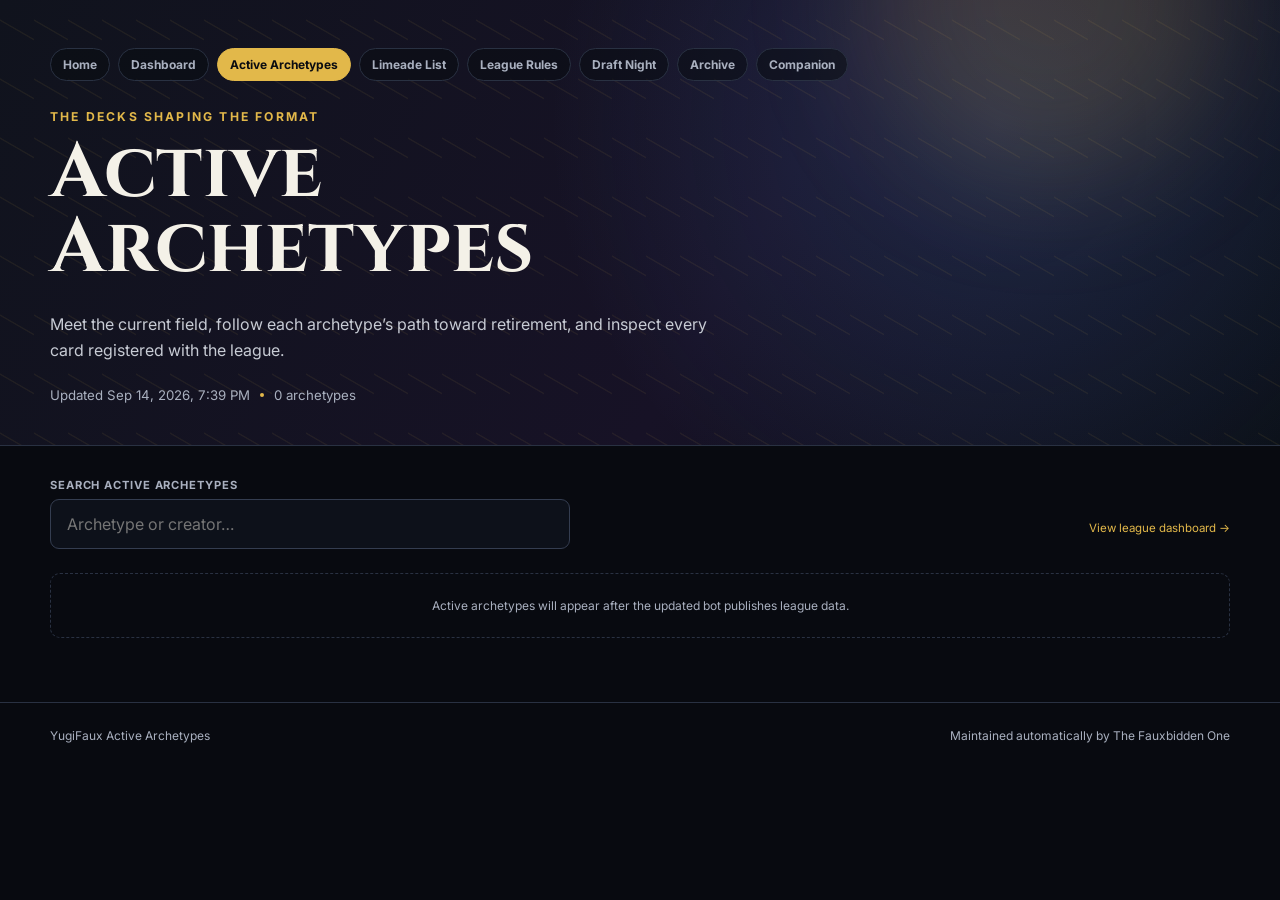
==== archetypes.html @ 818a5348 "Add league dashboard and active archetypes pages" ====
<!doctype html>
<html lang="en">
  <head>
    <meta charset="UTF-8" /><meta name="viewport" content="width=device-width, initial-scale=1" /><meta name="theme-color" content="#0d1018" />
    <link rel="apple-touch-icon" sizes="180x180" href="apple-touch-icon.png" /><link rel="icon" type="image/png" sizes="32x32" href="favicon-32x32.png" /><link rel="icon" type="image/png" sizes="16x16" href="favicon-16x16.png" /><link rel="shortcut icon" href="favicon.ico" /><link rel="manifest" href="site.webmanifest" />
    <meta name="description" content="Explore every active YugiFaux archetype, its creator, retirement progress, and complete registered card list." />
    <title>Active Archetypes · YugiFaux</title>
    <link rel="preconnect" href="https://fonts.googleapis.com" /><link rel="preconnect" href="https://fonts.gstatic.com" crossorigin /><link href="https://fonts.googleapis.com/css2?family=Cinzel:wght@600;700&family=Inter:wght@400;500;600;700&display=swap" rel="stylesheet" />
    <link rel="stylesheet" href="styles.css?v=2" /><link rel="stylesheet" href="draft-styles.css" /><link rel="stylesheet" href="archive.css?v=2" /><link rel="stylesheet" href="league.css?v=1" />
  </head>
  <body class="league-page active-page">
    <header class="hero league-hero"><div class="hero__glow"></div><div class="shell hero__content">
      <nav class="site-nav" aria-label="YugiFaux pages"><a href="index.html">Home</a><a href="dashboard.html">Dashboard</a><a href="archetypes.html" aria-current="page">Active Archetypes</a><a href="banlist.html">Limeade List</a><a href="rules.html">League Rules</a><a href="draft.html">Draft Night</a><a href="archive.html">Archive</a><a href="companion.html">Companion</a></nav>
      <p class="eyebrow">The decks shaping the format</p><h1>Active Archetypes</h1><p class="hero__intro">Meet the current field, follow each archetype’s path toward retirement, and inspect every card registered with the league.</p>
      <div class="hero__meta"><span id="active-updated">Loading active archetypes…</span><span class="hero__dot" aria-hidden="true"></span><span id="active-total">0 archetypes</span></div>
    </div></header>
    <main class="shell active-main">
      <div class="active-tools"><label class="archive-search"><span>Search active archetypes</span><input id="active-search" type="search" placeholder="Archetype or creator…" autocomplete="off" /></label><a href="dashboard.html">View league dashboard →</a></div>
      <div id="active-grid" class="active-grid"></div>
      <section class="error-state" id="active-error" hidden><h2>Active archetypes could not be loaded</h2><p>Refresh in a moment or let a league administrator know.</p></section>
    </main>
    <dialog id="active-dialog" class="archive-dialog"><button class="dialog-close" type="button" aria-label="Close archetype details">×</button><div id="active-dialog-content"></div></dialog>
    <footer><div class="shell footer__content"><span>YugiFaux Active Archetypes</span><span>Maintained automatically by The Fauxbidden One</span></div></footer>
    <script src="archetypes.js?v=1" defer></script>
  </body>
</html>
---- styles.css ----
:root {
  color-scheme: dark;
  --bg: #090b11;
  --surface: #111520;
  --surface-2: #171c29;
  --line: #293142;
  --text: #f4f1e8;
  --muted: #a9b0bf;
  --gold: #e2b84a;
  --gold-soft: #7c622a;
  --banned: #ef4e5f;
  --limeade: #f0a342;
  --semi-limeade: #d8e95b;
  --unlimeade: #46c987;
  --voting: #b58cff;
}

* { box-sizing: border-box; }

html { scroll-behavior: smooth; }

body {
  margin: 0;
  min-width: 320px;
  background:
    radial-gradient(circle at 80% 5%, rgba(87, 60, 142, .13), transparent 30rem),
    var(--bg);
  color: var(--text);
  font-family: Inter, system-ui, sans-serif;
}

button, input, select { font: inherit; }

.shell { width: min(1180px, calc(100% - 32px)); margin-inline: auto; }

.sr-only {
  position: absolute;
  width: 1px;
  height: 1px;
  padding: 0;
  margin: -1px;
  overflow: hidden;
  clip: rect(0, 0, 0, 0);
  white-space: nowrap;
  border: 0;
}

.hero {
  position: relative;
  overflow: hidden;
  border-bottom: 1px solid var(--line);
  background: linear-gradient(120deg, #11141e 0%, #151326 55%, #0c1119 100%);
}

.hero::before {
  content: "";
  position: absolute;
  inset: 0;
  opacity: .07;
  background-image: linear-gradient(30deg, transparent 48%, var(--gold) 49%, var(--gold) 50%, transparent 51%);
  background-size: 34px 59px;
}

.hero__glow {
  position: absolute;
  width: 360px;
  height: 360px;
  right: 4%;
  top: -180px;
  border-radius: 50%;
  background: rgba(226, 184, 74, .16);
  filter: blur(60px);
}

.hero__content { position: relative; padding: 48px 0 42px; }
.hero__title-row { display: flex; align-items: center; gap: 18px; }
.hero__logo {
  display: block;
  width: 68px;
  height: 68px;
  flex: 0 0 68px;
  object-fit: contain;
  background: url("[data-uri]") center / contain no-repeat;
  filter: drop-shadow(0 8px 18px rgba(0, 0, 0, .45));
  background: none;
}

.eyebrow {
  margin: 0 0 12px;
  color: var(--gold);
  font-size: .76rem;
  font-weight: 700;
  letter-spacing: .18em;
  text-transform: uppercase;
}

h1, h2, h3 { font-family: Cinzel, Georgia, serif; }

h1 { margin: 0; max-width: 760px; font-size: clamp(2.35rem, 7vw, 4.8rem); line-height: .98; }

.hero__intro { max-width: 680px; margin: 24px 0 0; color: #c7cbd4; line-height: 1.65; }

.hero__meta { display: flex; align-items: center; gap: 10px; margin-top: 24px; color: var(--muted); font-size: .83rem; }
.hero__dot { width: 4px; height: 4px; border-radius: 50%; background: var(--gold); }

.summary {
  display: grid;
  grid-template-columns: repeat(4, 1fr);
  gap: 12px;
  margin: -24px 0 26px;
  position: relative;
}

.summary-card {
  appearance: none;
  text-align: left;
  color: inherit;
  border: 1px solid var(--line);
  border-top: 3px solid var(--status-color);
  border-radius: 12px;
  padding: 17px 18px;
  background: rgba(17, 21, 32, .96);
  box-shadow: 0 12px 32px rgba(0, 0, 0, .22);
  cursor: pointer;
  transition: transform .18s ease, border-color .18s ease;
}

.summary-card:hover { transform: translateY(-2px); border-color: var(--status-color); }
.summary-card__label { display: block; color: var(--muted); font-size: .78rem; font-weight: 600; }
.summary-card__count { display: block; margin-top: 4px; font-family: Cinzel, serif; font-size: 1.85rem; }
.summary-card__copies { display: block; margin-top: 2px; color: var(--status-color); font-size: .73rem; }

.toolbar {
  display: grid;
  grid-template-columns: minmax(280px, 1fr) auto;
  gap: 16px;
  align-items: end;
  padding: 18px;
  border: 1px solid var(--line);
  border-radius: 14px;
  background: var(--surface);
}

.search-group { display: grid; grid-template-columns: repeat(2, minmax(0, 1fr)); gap: 10px; }
.search { position: relative; display: grid; gap: 6px; }
.search > span { color: var(--muted); font-size: .68rem; font-weight: 600; text-transform: uppercase; letter-spacing: .08em; }
.search svg { position: absolute; left: 15px; bottom: 14px; width: 20px; fill: none; stroke: var(--muted); stroke-width: 2; }
.search input { width: 100%; height: 48px; padding: 0 16px 0 45px; }

input, select {
  color: var(--text);
  border: 1px solid #343d50;
  border-radius: 9px;
  background: #0d111a;
  outline: none;
}

input:focus, select:focus { border-color: var(--gold); box-shadow: 0 0 0 3px rgba(226, 184, 74, .12); }

.filter-row { display: grid; grid-template-columns: repeat(4, minmax(132px, 1fr)); gap: 10px; }
.filter-row label { display: grid; gap: 6px; }
.filter-row label > span { color: var(--muted); font-size: .68rem; font-weight: 600; text-transform: uppercase; letter-spacing: .08em; }
.filter-row select { height: 40px; min-width: 145px; padding: 0 32px 0 11px; }

.results-heading { display: flex; justify-content: space-between; align-items: flex-end; gap: 18px; margin: 28px 2px 14px; }
.results-heading p { margin: 0; color: var(--muted); font-size: .86rem; }
.text-button { color: var(--gold); border: 0; background: none; cursor: pointer; }
.text-button:hover { text-decoration: underline; }
.view-tabs { display: flex; flex-wrap: wrap; gap: 7px; margin-top: 11px; }
.view-tabs button { padding: 7px 10px; color: var(--muted); border: 1px solid var(--line); border-radius: 999px; background: var(--surface); cursor: pointer; font-size: .72rem; }
.view-tabs button:hover { color: var(--text); border-color: var(--gold-soft); }
.view-tabs button[aria-pressed="true"] { color: #0a0c11; border-color: var(--gold); background: var(--gold); font-weight: 700; }

.card-grid {
  display: grid;
  grid-template-columns: repeat(3, minmax(0, 1fr));
  grid-auto-rows: 1fr;
  gap: 15px;
}

.ban-card {
  position: relative;
  display: grid;
  grid-template-columns: 42% minmax(0, 1fr);
  min-height: 230px;
  height: 100%;
  overflow: hidden;
  border: 1px solid var(--line);
  border-left: 7px solid var(--frame-color, var(--gold));
  border-radius: 12px;
  background: linear-gradient(105deg, color-mix(in srgb, var(--frame-color, var(--gold)) 9%, var(--surface)) 0%, var(--surface) 42%);
  cursor: pointer;
  transition: background .18s ease, transform .18s ease, border-color .18s ease;
}

.ban-card[data-pendulum="true"] {
  border-color: var(--line);
  border-left-color: transparent;
  background: linear-gradient(105deg, color-mix(in srgb, var(--frame-color, var(--gold)) 9%, var(--surface)) 0%, var(--surface) 42%);
}

.ban-card[data-pendulum="true"]::before {
  content: "";
  position: absolute;
  z-index: 3;
  inset: 0;
  padding: 1px;
  border-radius: inherit;
  background: linear-gradient(to bottom, var(--frame-color, var(--gold)) 0 50%, #36a58e 50% 100%);
  opacity: 0;
  pointer-events: none;
  transition: opacity .18s ease;
  -webkit-mask: linear-gradient(#000 0 0) content-box, linear-gradient(#000 0 0);
  -webkit-mask-composite: xor;
  mask-composite: exclude;
}

.ban-card[data-pendulum="true"]::after {
  content: "";
  position: absolute;
  z-index: 3;
  inset: 0 auto 0 0;
  width: 7px;
  border-radius: 11px 0 0 11px;
  background: linear-gradient(to bottom, var(--frame-color, var(--gold)) 0 50%, #36a58e 50% 100%);
  pointer-events: none;
}

.ban-card[data-pendulum="true"]:hover::before { opacity: 1; }
.ban-card[data-pendulum="true"]:hover { border-color: transparent; }

.ban-card:hover { transform: translateY(-2px); border-color: var(--frame-color); box-shadow: 0 10px 30px color-mix(in srgb, var(--frame-color) 13%, transparent); }
.ban-card__media {
  position: relative;
  width: 100%;
  height: 100%;
  min-height: 230px;
  overflow: hidden;
  border-right: 1px solid var(--line);
  background: #080a0e;
}
.ban-card__media::after {
  content: "";
  position: absolute;
  z-index: 1;
  inset: 0;
  background: linear-gradient(90deg, rgba(8, 10, 14, .06), rgba(8, 10, 14, .22));
  pointer-events: none;
}
.ban-card__media-backdrop {
  position: absolute;
  inset: -18px;
  width: calc(100% + 36px);
  height: calc(100% + 36px);
  object-fit: cover;
  filter: blur(15px) saturate(.8) brightness(.48);
  transform: scale(1.08);
}
.ban-card__art {
  position: absolute;
  z-index: 2;
  inset: 12px;
  display: block;
  width: calc(100% - 24px);
  height: calc(100% - 24px);
  object-fit: contain;
  background: transparent;
  filter: drop-shadow(0 9px 12px rgba(0, 0, 0, .62));
}
.ban-card__placeholder { display: grid; place-items: center; width: 100%; height: 100%; min-height: 156px; color: var(--gold-soft); background: #0b0e15; font-family: Cinzel, serif; font-size: 2rem; }
.ban-card__body { position: relative; min-width: 0; padding: 18px 42px 18px 18px; }
.favorite-button, .dialog-favorite-button { display: grid; place-items: center; color: var(--gold); border: 1px solid var(--line); border-radius: 50%; background: rgba(9, 11, 17, .78); cursor: pointer; line-height: 1; }
.favorite-button { position: absolute; top: 10px; right: 10px; width: 27px; height: 27px; font-size: 1.1rem; }
.favorite-button:hover, .dialog-favorite-button:hover { border-color: var(--gold); background: rgba(226, 184, 74, .12); }
.recent-badge { display: inline-block; margin-top: 6px; padding: 3px 6px; color: #d8c7ff; border: 1px solid rgba(181, 140, 255, .35); border-radius: 999px; background: rgba(181, 140, 255, .1); font-size: .58rem; font-weight: 700; letter-spacing: .04em; text-transform: uppercase; }
.ban-card__status { display: block; color: var(--status-color); font-size: .68rem; font-weight: 800; letter-spacing: .07em; text-transform: uppercase; }
.ban-card__frame { display: inline-flex; align-items: center; gap: 6px; margin-top: 7px; color: #d7d9df; font-size: .65rem; font-weight: 600; }
.ban-card__frame i { width: 8px; height: 8px; flex: 0 0 auto; border-radius: 50%; background: var(--frame-color); box-shadow: 0 0 8px color-mix(in srgb, var(--frame-color) 60%, transparent); }
.ban-card h2 { margin: 7px 0 8px; font-size: 1rem; line-height: 1.25; }
.ban-card__type, .ban-card__meta { margin: 0; color: var(--muted); font-size: .74rem; line-height: 1.4; }
.ban-card__stats { margin: 7px 0 0; color: #e4dfd2; font-size: .72rem; line-height: 1.4; }
.ban-card__meta { margin-top: 9px; color: #d0d3db; }

.empty-state, .error-state { padding: 80px 20px; text-align: center; color: var(--muted); }
.empty-state h2, .error-state h2 { margin: 0 0 8px; color: var(--text); }

.card-dialog {
  width: min(780px, calc(100% - 24px));
  max-height: calc(100vh - 40px);
  padding: 0;
  overflow: auto;
  color: var(--text);
  border: 1px solid var(--line);
  border-radius: 16px;
  background: var(--surface);
  box-shadow: 0 30px 90px rgba(0, 0, 0, .7);
}
.card-dialog::backdrop { background: rgba(3, 5, 9, .8); backdrop-filter: blur(5px); }
.dialog-close { position: sticky; float: right; top: 12px; z-index: 2; width: 38px; height: 38px; margin: 12px 12px -50px 0; color: var(--text); border: 1px solid var(--line); border-radius: 50%; background: rgba(9, 11, 17, .9); font-size: 1.5rem; cursor: pointer; }
.dialog-card { display: grid; grid-template-columns: 240px 1fr; gap: 26px; padding: 28px; }
.dialog-card > div:last-child { position: relative; }
.dialog-favorite-button { position: absolute; top: 0; right: 44px; width: 34px; height: 34px; font-size: 1.35rem; }
.dialog-card__art { width: 100%; max-height: 350px; object-fit: contain; border-radius: 8px; background: #080a0e; }
.dialog-card h2 { margin: 6px 44px 6px 0; font-size: 1.65rem; }
.dialog-card__status { color: var(--status-color); font-size: .75rem; font-weight: 800; text-transform: uppercase; letter-spacing: .08em; }
.dialog-card__line { margin: 5px 0; color: var(--muted); font-size: .84rem; }
.detail-grid { display: grid; grid-template-columns: repeat(2, minmax(0, 1fr)); gap: 1px; margin: 18px 0 0; overflow: hidden; border: 1px solid var(--line); border-radius: 10px; background: var(--line); }
.detail-item { min-width: 0; padding: 10px 12px; background: #0d111a; }
.detail-item dt { color: var(--muted); font-size: .62rem; font-weight: 700; letter-spacing: .07em; text-transform: uppercase; }
.detail-item dd { margin: 4px 0 0; color: var(--text); font-size: .82rem; line-height: 1.35; overflow-wrap: anywhere; }
.card-text-section { margin-top: 22px; padding-top: 18px; border-top: 1px solid var(--line); }
.card-text-section h3 { margin: 0 0 8px; color: var(--gold); font-family: Inter, sans-serif; font-size: .72rem; letter-spacing: .08em; text-transform: uppercase; }
.dialog-card__text { color: #d9dce3; font-size: .91rem; line-height: 1.65; white-space: pre-line; }
.dialog-card__links { display: flex; flex-wrap: wrap; gap: 9px; margin-top: 20px; }
.dialog-card__links a { color: var(--text); padding: 9px 12px; border: 1px solid var(--gold-soft); border-radius: 8px; text-decoration: none; font-size: .78rem; }
.dialog-card__links a:hover { border-color: var(--gold); color: var(--gold); }

footer { margin-top: 64px; border-top: 1px solid var(--line); color: var(--muted); }
.footer__content { display: flex; justify-content: space-between; gap: 20px; padding-block: 25px; font-size: .75rem; }

[data-status="banned"] { --status-color: var(--banned); }
[data-status="limeade"] { --status-color: var(--limeade); }
[data-status="semi-limeade"] { --status-color: var(--semi-limeade); }
[data-status="unlimeade"] { --status-color: var(--unlimeade); }
[data-status="voting"] { --status-color: var(--voting); }

[data-frame="normal"] { --frame-color: #d7b36d; }
[data-frame="effect"] { --frame-color: #c87945; }
[data-frame="ritual"] { --frame-color: #5d94c7; }
[data-frame="fusion"] { --frame-color: #916bb5; }
[data-frame="synchro"] { --frame-color: #d8dde5; }
[data-frame="xyz"] { --frame-color: #687080; }
[data-frame="link"] { --frame-color: #3978c8; }
[data-frame="spell"] { --frame-color: #36a58e; }
[data-frame="trap"] { --frame-color: #b95791; }

@media (max-width: 950px) {
  .toolbar { grid-template-columns: 1fr; }
  .filter-row { grid-template-columns: repeat(3, 1fr); }
  .filter-row select { width: 100%; min-width: 0; }
  .card-grid { grid-template-columns: repeat(2, minmax(0, 1fr)); }
}

@media (max-width: 650px) {
  .shell { width: min(100% - 22px, 1180px); }
  .hero__content { padding: 38px 0 40px; }
  .hero__title-row { gap: 11px; }
  .hero__logo { width: 46px; height: 46px; flex-basis: 46px; }
  .summary { grid-template-columns: repeat(2, 1fr); }
  .search-group { grid-template-columns: 1fr; }
  .filter-row { grid-template-columns: 1fr; }
  .card-grid { grid-template-columns: 1fr; }
  .ban-card { grid-template-columns: 38% minmax(0, 1fr); min-height: 210px; }
  .ban-card__media { min-height: 210px; }
  .ban-card__art { inset: 9px; width: calc(100% - 18px); height: calc(100% - 18px); }
  .dialog-card { grid-template-columns: 1fr; padding: 22px; }
  .dialog-card__art { width: min(230px, 70%); margin: 0 auto; }
  .detail-grid { grid-template-columns: 1fr; }
  .footer__content { flex-direction: column; }
}
---- draft-styles.css ----
.site-nav { display:flex; flex-wrap:wrap; gap:8px; margin-bottom:28px; }
.site-nav a { padding:8px 12px; color:var(--muted); border:1px solid var(--line); border-radius:999px; background:rgba(9,11,17,.55); text-decoration:none; font-size:.75rem; font-weight:700; }
.site-nav a:hover { color:var(--text); border-color:var(--gold-soft); }
.site-nav a[aria-current="page"] { color:#0a0c11; border-color:var(--gold); background:var(--gold); }
.draft-main { padding-top:30px; }
.draft-mode-picker { display:flex; justify-content:space-between; align-items:center; gap:24px; margin-bottom:16px; padding:20px 24px; border:1px solid var(--line); border-radius:16px; background:rgba(11,14,22,.78); }
.draft-mode-picker h2 { margin:3px 0 0; font-size:1.15rem; }
.draft-mode-tabs { display:grid; grid-template-columns:repeat(2,minmax(190px,1fr)); gap:10px; }
.draft-mode-tabs button { display:flex; flex-direction:column; gap:3px; padding:11px 15px; color:var(--muted); border:1px solid var(--line); border-radius:11px; background:#0d111a; text-align:left; cursor:pointer; }
.draft-mode-tabs button:hover { color:var(--text); border-color:var(--gold-soft); }
.draft-mode-tabs button[aria-pressed="true"] { color:#11131a; border-color:var(--gold); background:linear-gradient(135deg,#f1ca57,#d99e2f); box-shadow:0 8px 24px rgba(226,184,74,.16); }
.draft-mode-tabs strong { font-size:.78rem; }.draft-mode-tabs span { font-size:.65rem; opacity:.82; }
.draft-controls { display:flex; justify-content:space-between; align-items:center; gap:28px; padding:24px; border:1px solid var(--line); border-radius:16px; background:linear-gradient(120deg,rgba(31,25,50,.94),rgba(17,21,32,.96)); }
.draft-controls h2,.draft-section-heading h2 { margin:3px 0 7px; }
.draft-controls p:not(.draft-kicker) { max-width:650px; margin:0; color:var(--muted); line-height:1.55; }
.draft-kicker { margin:0; color:var(--gold); font-size:.67rem; font-weight:800; letter-spacing:.12em; text-transform:uppercase; }
.draft-actions { display:flex; align-items:center; gap:10px; flex:0 0 auto; }
.pack-button,.confirm-picks,.export-draft,.draft-reset { padding:11px 17px; border-radius:9px; cursor:pointer; font-weight:800; }
.pack-button,.confirm-picks { color:#121018; border:1px solid var(--gold); background:var(--gold); box-shadow:0 7px 24px rgba(226,184,74,.18); }
.pack-button:hover,.confirm-picks:hover { filter:brightness(1.08); transform:translateY(-1px); }
.pack-button:disabled,.confirm-picks:disabled { cursor:not-allowed; opacity:.5; transform:none; }
.export-draft { color:#dfffee; border:1px solid #43d89b; background:rgba(35,133,96,.22); }
.export-draft:hover:not(:disabled) { color:#0d1511; background:#43d89b; transform:translateY(-1px); }
.export-draft:disabled { cursor:not-allowed; opacity:.38; }
.draft-reset { color:var(--muted); border:1px solid var(--line); background:#0d111a; }
.draft-reset:hover { color:var(--text); border-color:var(--gold-soft); }
.deck-progress { display:grid; grid-template-columns:repeat(3,minmax(0,1fr)); gap:10px; margin-top:12px; }
.deck-progress>div { padding:12px 14px; border:1px solid var(--line); border-radius:11px; background:rgba(14,18,28,.88); }
.deck-progress span { display:flex; justify-content:space-between; gap:12px; color:var(--muted); font-size:.71rem; }
.deck-progress strong { color:var(--text); }.deck-progress b { color:var(--gold); }
.deck-progress i { display:block; height:5px; margin-top:9px; overflow:hidden; border-radius:999px; background:#272d3b; }
.deck-progress u { display:block; width:0; height:100%; border-radius:inherit; background:linear-gradient(90deg,#9a43ff,var(--gold)); transition:width .3s ease; }
.deck-progress .is-complete { border-color:#43d89b; }.deck-progress .is-complete b { color:#43d89b; }.deck-progress .is-complete u { background:#43d89b; }
.draft-message { min-height:22px; margin:18px 2px 10px; color:var(--gold); font-size:.82rem; }
.pack-stage { display:grid; grid-template-columns:repeat(5,minmax(0,1fr)); gap:12px; min-height:330px; perspective:1200px; }
.pack-empty { grid-column:1/-1; display:grid; place-items:center; align-content:center; min-height:330px; border:1px dashed #39445b; border-radius:16px; background:rgba(17,21,32,.56); text-align:center; }
.pack-empty img { width:112px; height:192px; margin-bottom:14px; object-fit:contain; filter:drop-shadow(0 14px 18px rgba(0,0,0,.55)); }
.pack-empty h2 { margin:0; font-size:1.2rem; }.pack-empty p { margin:7px 0 0; color:var(--muted); }
.pack-rip { position:relative; grid-column:1/-1; width:220px; height:378px; margin:auto; filter:drop-shadow(0 22px 24px rgba(0,0,0,.58)); animation:pack-arrive .38s ease-out both,pack-shake .12s linear .38s 4; }
.pack-rip img { display:block; width:220px; height:378px; object-fit:contain; }
.pack-rip__whole { position:absolute; inset:0; opacity:1; animation:pack-whole-hide .01s linear .72s forwards; }
.pack-rip__half { position:absolute; inset:0; overflow:hidden; opacity:0; animation:pack-halves-show .01s linear .72s forwards; }
.pack-rip__half img { position:absolute; inset:0; }
.pack-rip__half--top { clip-path:polygon(0 0,100% 0,100% 18%,55% 16%,0 20%); animation:pack-halves-show .01s linear .72s forwards,pack-top-tear .42s cubic-bezier(.3,.7,.35,1) .74s forwards; }
.pack-rip__half--bottom { clip-path:polygon(0 20%,55% 16%,100% 18%,100% 100%,0 100%); animation:pack-halves-show .01s linear .72s forwards,pack-bottom-open .42s cubic-bezier(.3,.7,.35,1) .74s forwards; }
.pack-rip__tear { position:absolute; z-index:3; left:4%; right:4%; top:17%; height:5px; opacity:0; background:linear-gradient(90deg,transparent,#fff4bd 20%,#fff 50%,#fff4bd 80%,transparent); box-shadow:0 0 18px #e8b94f; transform:scaleX(.05) rotate(-1deg); animation:tear-flash .28s ease-out .56s forwards; }
.pack-rip__glow { position:absolute; z-index:-1; inset:20%; opacity:0; border-radius:50%; background:#9a43ff; filter:blur(34px); animation:pack-glow .55s ease-out .56s forwards; }
@keyframes pack-arrive { from { opacity:0; transform:translateY(35px) scale(.78); } to { opacity:1; transform:translateY(0) scale(1); } }
@keyframes pack-shake { 0%,100% { transform:rotate(0); } 25% { transform:rotate(-2.2deg) translateX(-3px); } 75% { transform:rotate(2.2deg) translateX(3px); } }
@keyframes pack-whole-hide { to { opacity:0; } }
@keyframes pack-halves-show { to { opacity:1; } }
@keyframes pack-top-tear { to { transform:translate(-42px,-90px) rotate(-17deg); opacity:0; } }
@keyframes pack-bottom-open { to { transform:translateY(45px) scale(.92); opacity:0; } }
@keyframes tear-flash { 0% { opacity:0; transform:scaleX(.05) rotate(-1deg); } 45% { opacity:1; } 100% { opacity:0; transform:scaleX(1) rotate(-1deg); } }
@keyframes pack-glow { 30% { opacity:.82; transform:scale(1.35); } 100% { opacity:0; transform:scale(2); } }
.draft-card-slot { position:relative; min-width:0; min-height:330px; }
.draft-card { position:relative; width:100%; min-width:0; min-height:330px; padding:0; color:inherit; border:0; border-radius:13px; background:transparent; cursor:pointer; transform-style:preserve-3d; transform:rotateY(180deg) translateY(8px); opacity:0; transition:transform .6s cubic-bezier(.2,.7,.2,1) var(--reveal-delay),opacity .25s ease var(--reveal-delay); }
.pack-stage.is-open .draft-card { transform:rotateY(0) translateY(0); opacity:1; }
.draft-card__front,.draft-card__back { position:absolute; inset:0; display:flex; overflow:hidden; border-radius:13px; backface-visibility:hidden; }
.draft-card__front { flex-direction:column; text-align:left; border:1px solid var(--line); border-top:5px solid var(--frame-color,var(--gold)); background:var(--surface); box-shadow:0 15px 35px rgba(0,0,0,.25); }
.draft-card:hover .draft-card__front { border-color:var(--frame-color,var(--gold)); transform:translateY(-3px); }
.draft-card__back { align-items:center; justify-content:center; flex-direction:column; color:var(--gold); border:2px solid var(--gold-soft); background:radial-gradient(circle,#4b2967 0,#20142f 43%,#0b0d14 100%); transform:rotateY(180deg); }
.draft-card__back span { font-family:Cinzel,serif; font-size:2.4rem; }.draft-card__back small { margin-top:7px; letter-spacing:.13em; text-transform:uppercase; }
.draft-card__image { display:grid; place-items:center; height:225px; background:#080a0e; overflow:hidden; }
.draft-card__art { display:block; width:100%; height:100%; object-fit:contain; }
.draft-card-placeholder { display:grid; place-items:center; width:100%; height:100%; min-height:120px; color:var(--gold); background:#0b0e15; font-family:Cinzel,serif; font-size:2rem; }
.draft-card__copy { display:flex; flex-direction:column; gap:5px; padding:13px; }
.draft-card__copy strong { font-family:Cinzel,serif; font-size:.86rem; line-height:1.25; }.draft-card__copy small { color:var(--muted); font-size:.67rem; }
.draft-card-details { position:absolute; z-index:5; right:9px; bottom:9px; padding:5px 8px; color:var(--muted); border:1px solid var(--line); border-radius:7px; background:rgba(8,10,15,.9); font-size:.61rem; font-weight:800; cursor:pointer; opacity:0; pointer-events:none; transition:opacity .2s ease calc(var(--reveal-delay) + .48s),border-color .15s,color .15s; }
.pack-stage.is-open .draft-card-details { opacity:1; pointer-events:auto; }
.draft-card-details:hover { color:var(--gold); border-color:var(--gold); }
.draft-card__selected-mark { position:absolute; z-index:4; top:10px; left:9px; padding:5px 8px; color:#10131a; border-radius:999px; background:var(--gold); box-shadow:0 4px 18px rgba(0,0,0,.35); font-size:.65rem; font-weight:900; opacity:0; transform:translateY(-5px); transition:opacity .18s,transform .18s; }
.draft-card-slot.is-selected .draft-card__selected-mark { opacity:1; transform:translateY(0); }
.draft-card-slot.is-selected .draft-card__front { border-color:var(--gold); box-shadow:0 0 0 3px rgba(235,193,71,.45),0 18px 38px rgba(0,0,0,.38),0 0 28px rgba(155,70,255,.3); }
.pack-stage.is-choosing .draft-card-slot:not(.is-selected) .draft-card:hover .draft-card__front { box-shadow:0 0 0 2px rgba(235,193,71,.22),0 15px 35px rgba(0,0,0,.25); }
.pack-stage.is-confirmed { grid-template-columns:repeat(2,minmax(0,260px)); justify-content:center; }
.draft-collection { margin-top:42px; }.draft-section-heading { display:flex; justify-content:space-between; align-items:end; padding-bottom:12px; border-bottom:1px solid var(--line); }
.draft-section-heading #pull-total { color:var(--muted); font-size:.8rem; }
.draft-drag-help { margin:12px 0 0; color:var(--muted); font-size:.72rem; line-height:1.55; }
.draft-picks { display:grid; gap:10px; margin-top:14px; }
.draft-picks-empty { grid-column:1/-1; padding:28px; color:var(--muted); border:1px dashed var(--line); border-radius:12px; text-align:center; }
.draft-zone { display:grid; grid-template-columns:46px minmax(0,1fr); overflow:hidden; border:1px solid var(--line); border-radius:8px; background:rgba(13,17,26,.72); transition:border-color .16s,box-shadow .16s,background .16s; }
.draft-zone.is-drop-target { border-color:var(--gold); background:rgba(235,193,71,.055); box-shadow:0 0 0 2px rgba(235,193,71,.14); }
.draft-zone__heading { display:flex; align-items:center; justify-content:space-between; flex-direction:column; gap:6px; padding:7px 4px; color:#fff; border-right:1px solid rgba(255,255,255,.15); background:linear-gradient(180deg,#4e1f78,#231332); }
.draft-zone--side .draft-zone__heading { background:linear-gradient(180deg,#067d9e,#073b57); }
.draft-zone--extra .draft-zone__heading { background:linear-gradient(180deg,#a44013,#55200e); }
.draft-zone__heading h3 { margin:0; writing-mode:vertical-rl; transform:rotate(180deg); font-family:Cinzel,serif; font-size:.69rem; letter-spacing:.07em; text-transform:uppercase; }
.draft-zone__heading span { color:#fff; font-family:Cinzel,serif; font-size:.92rem; font-weight:900; line-height:1; }.draft-zone__heading small { display:block; margin-top:1px; font-family:Inter,sans-serif; font-size:.48rem; opacity:.7; }
.draft-zone__cards,.draft-zone--side .draft-zone__cards,.draft-zone--extra .draft-zone__cards { display:grid; grid-template-columns:repeat(15,minmax(46px,1fr)); align-content:start; gap:2px; min-width:720px; padding:4px; overflow-x:auto; background-color:#151320; background-image:linear-gradient(rgba(167,74,224,.16) 1px,transparent 1px),linear-gradient(90deg,rgba(167,74,224,.16) 1px,transparent 1px); }
.draft-slot { display:block; aspect-ratio:421/614; border:1px solid rgba(204,172,236,.2); background:rgba(185,158,207,.09); }
.draft-zone--side .draft-slot { border-color:rgba(65,197,237,.22); background:rgba(31,133,166,.09); }
.draft-zone--extra .draft-slot { border-color:rgba(238,117,55,.22); background:rgba(161,68,28,.1); }
.draft-pick { position:relative; display:block; min-width:0; aspect-ratio:421/614; overflow:hidden; padding:0; color:var(--text); border:1px solid var(--frame-color,var(--gold)); border-radius:2px; background:#07090d; text-align:left; cursor:grab; box-shadow:0 1px 4px rgba(0,0,0,.5); transition:opacity .16s,transform .16s,border-color .16s,box-shadow .16s; }
.draft-pick:hover { z-index:2; border-color:#fff; transform:translateY(-2px) scale(1.025); box-shadow:0 7px 18px rgba(0,0,0,.72); }.draft-pick:active { cursor:grabbing; }.draft-pick.is-dragging { opacity:.35; transform:scale(.94); }.draft-pick.is-drop-target { border-color:var(--gold); box-shadow:0 0 0 3px rgba(235,193,71,.48); }
.draft-pick__art { display:block; width:100%; height:100%; object-fit:contain; background:#080a0e; pointer-events:none; }
.draft-pick .draft-card-placeholder { min-height:0; height:100%; font-size:1rem; }
.draft-pick__name { position:absolute; inset:auto 0 0; overflow:hidden; padding:11px 4px 3px; color:#fff; background:linear-gradient(transparent,rgba(0,0,0,.92)); font-size:.5rem; font-weight:800; line-height:1.15; text-overflow:ellipsis; white-space:nowrap; opacity:0; transition:opacity .15s; pointer-events:none; }
.draft-pick:hover .draft-pick__name,.draft-pick:focus-visible .draft-pick__name { opacity:1; }
@media (max-width:950px) { .pack-stage { grid-template-columns:repeat(3,minmax(0,1fr)); } }
@media (max-width:760px) { .draft-mode-picker { align-items:stretch; flex-direction:column; }.draft-mode-tabs { width:100%; } }
@media (max-width:650px) { .site-nav { margin-bottom:20px; }.draft-controls { align-items:stretch; flex-direction:column; }.draft-actions { width:100%; flex-wrap:wrap; }.draft-actions button { flex:1 1 42%; }.deck-progress { grid-template-columns:1fr; }.pack-stage { grid-template-columns:repeat(2,minmax(0,1fr)); }.draft-card-slot,.draft-card { min-height:300px; }.draft-card__image { height:195px; }.draft-zone { grid-template-columns:40px minmax(0,1fr); }.draft-zone__heading { padding:6px 3px; }.draft-zone__heading h3 { font-size:.62rem; }.draft-zone__heading span { font-size:.8rem; } }
@media (max-width:480px) { .draft-mode-tabs { grid-template-columns:1fr; } }
@media (max-width:420px) { .pack-stage { grid-template-columns:1fr; }.draft-card { min-height:390px; }.draft-card__image { height:285px; } }
---- archive.css ----
.archive-page { background:#080a10; }
.archive-hero { background:radial-gradient(circle at 78% 28%,rgba(108,55,164,.28),transparent 28rem),linear-gradient(120deg,#10131d,#171226 58%,#0b1018); }
.archive-main { padding-top:34px; }
.archive-search { display:grid; gap:7px; max-width:520px; margin:0 0 50px; }
.archive-search span { color:var(--muted); font-size:.7rem; font-weight:700; letter-spacing:.08em; text-transform:uppercase; }
.archive-search input { height:50px; padding:0 16px; }
.archive-destination { --archive-color:var(--gold); margin-bottom:72px; scroll-margin-top:20px; }
.archive-destination[data-destination="ephtear"] { --archive-color:#ef5a45; }
.archive-destination[data-destination="duelhalla"] { --archive-color:#e2b84a; }
.archive-destination[data-destination="limb-faux"] { --archive-color:#9a64e8; }
.archive-destination__heading { display:grid; grid-template-columns:110px minmax(0,1fr) auto; gap:20px; align-items:center; margin-bottom:22px; padding-bottom:18px; border-bottom:1px solid color-mix(in srgb,var(--archive-color) 38%,var(--line)); }
.archive-destination__heading img { width:105px; height:105px; object-fit:contain; filter:drop-shadow(0 10px 16px rgba(0,0,0,.48)); }
.archive-destination__heading h2 { margin:0 0 5px; font-size:clamp(1.8rem,4vw,2.8rem); }
.archive-destination__heading p:not(.eyebrow) { margin:0; color:var(--muted); line-height:1.55; }
.archive-destination__heading > strong { display:grid; place-items:center; min-width:58px; min-height:58px; color:var(--archive-color); border:1px solid color-mix(in srgb,var(--archive-color) 48%,var(--line)); border-radius:50%; font-family:Cinzel,serif; font-size:1.5rem; }
.archive-grid { display:grid; grid-template-columns:repeat(3,minmax(0,1fr)); gap:14px; }
.archive-entry { appearance:none; display:grid; grid-template-columns:1fr; width:100%; min-height:190px; padding:0; overflow:hidden; text-align:left; color:var(--text); border:1px solid var(--line); border-left:6px solid var(--archive-color); border-radius:13px; background:linear-gradient(135deg,color-mix(in srgb,var(--archive-color) 8%,var(--surface)),var(--surface) 48%); cursor:pointer; transition:transform .18s ease,border-color .18s ease,box-shadow .18s ease; }
.archive-entry--featured { grid-template-columns:minmax(0,1fr) minmax(0,1fr); }
.archive-entry__details { align-self:stretch; min-width:0; padding:20px; }
.archive-entry__art { position:relative; display:block; min-width:0; min-height:190px; overflow:hidden; background:#070910; }
.archive-entry__art::after { position:absolute; inset:0; content:""; pointer-events:none; box-shadow:inset 18px 0 24px -22px rgba(0,0,0,.9); }
.archive-entry__art img { display:block; width:100%; height:100%; min-height:190px; object-fit:cover; object-position:center; transition:transform .28s ease; }
.archive-entry:hover .archive-entry__art img { transform:scale(1.035); }
.archive-entry:hover { transform:translateY(-3px); border-color:var(--archive-color); box-shadow:0 13px 30px color-mix(in srgb,var(--archive-color) 12%,transparent); }
.archive-entry__tags { display:flex; flex-wrap:wrap; gap:6px; margin-bottom:13px; }
.archive-tag { padding:4px 8px; color:#d3d6df; border:1px solid #394156; border-radius:999px; font-size:.62rem; font-weight:700; letter-spacing:.04em; text-transform:uppercase; }
.archive-tag--incomplete { color:#f0ca78; border-color:rgba(240,202,120,.38); background:rgba(240,202,120,.07); }
.archive-entry h3 { margin:0 0 9px; font-size:1.12rem; line-height:1.3; }
.archive-entry p { margin:5px 0; color:var(--muted); font-size:.78rem; line-height:1.45; }
.archive-empty { grid-column:1/-1; margin:0; padding:28px; color:var(--muted); border:1px dashed var(--line); border-radius:12px; text-align:center; }
.archive-dialog { width:min(900px,calc(100% - 24px)); max-height:calc(100vh - 36px); padding:0; overflow:auto; color:var(--text); border:1px solid var(--line); border-radius:16px; background:var(--surface); box-shadow:0 30px 90px rgba(0,0,0,.72); }
.archive-dialog::backdrop { background:rgba(3,5,9,.82); backdrop-filter:blur(5px); }
.archive-dialog__body { padding:28px; }
.archive-dialog__topline { display:flex; flex-wrap:wrap; gap:7px; padding-right:48px; }
.archive-dialog h2 { margin:10px 50px 5px 0; font-size:clamp(1.55rem,4vw,2.25rem); }
.archive-dialog__creator { margin:0; color:var(--muted); }
.archive-facts { display:grid; grid-template-columns:repeat(3,minmax(0,1fr)); gap:1px; margin:22px 0; overflow:hidden; border:1px solid var(--line); border-radius:10px; background:var(--line); }
.archive-facts div { padding:12px; background:#0d111a; }
.archive-facts span { display:block; color:var(--muted); font-size:.62rem; font-weight:700; letter-spacing:.07em; text-transform:uppercase; }
.archive-facts strong { display:block; margin-top:5px; font-size:.82rem; }
.archive-note { margin:0 0 24px; padding:14px 16px; color:#d8dbe3; border-left:3px solid var(--archive-color); background:color-mix(in srgb,var(--archive-color) 7%,#0d111a); line-height:1.6; white-space:pre-line; }
.archive-cards-heading { display:flex; justify-content:space-between; align-items:center; gap:12px; margin-bottom:12px; }
.archive-cards-heading h3 { margin:0; }
.archive-cards-heading span { color:var(--muted); font-size:.74rem; }
.archive-card-grid { display:grid; grid-template-columns:repeat(3,minmax(0,1fr)); gap:11px; }
.archive-card { appearance:none; min-width:0; padding:0; overflow:hidden; text-align:left; color:var(--text); border:1px solid var(--line); border-radius:10px; background:#0d111a; cursor:pointer; }
.archive-card:hover { border-color:var(--gold); }
.archive-card img,.archive-card__placeholder { display:block; width:100%; aspect-ratio:1.4; object-fit:contain; background:#070910; }
.archive-card__placeholder { display:grid; place-items:center; color:var(--gold-soft); font-family:Cinzel,serif; font-size:1.5rem; }
.archive-card div { padding:11px; }
.archive-card strong { display:block; line-height:1.3; }
.archive-card span { display:block; margin-top:5px; color:var(--muted); font-size:.7rem; }
.archive-card-detail { display:grid; grid-template-columns:240px minmax(0,1fr); gap:25px; padding:28px; }
.archive-back { display:inline-flex; align-items:center; margin:0 0 14px; padding:0; color:var(--gold); border:0; background:none; cursor:pointer; }
.archive-card-detail__art { width:100%; max-height:360px; object-fit:contain; border-radius:8px; background:#080a0e; }
.archive-card-detail h2 { margin:0 45px 10px 0; }
.archive-card-detail__line { margin:5px 0; color:var(--muted); font-size:.84rem; }
.archive-card-detail__text { margin-top:20px; padding-top:18px; border-top:1px solid var(--line); color:#d9dce3; line-height:1.65; white-space:pre-line; }
@media(max-width:900px){.archive-grid{grid-template-columns:repeat(2,minmax(0,1fr))}.archive-card-grid{grid-template-columns:repeat(2,minmax(0,1fr))}}
@media(max-width:650px){.archive-destination__heading{grid-template-columns:76px minmax(0,1fr)}.archive-destination__heading img{width:72px;height:72px}.archive-destination__heading>strong{display:none}.archive-grid,.archive-card-grid{grid-template-columns:1fr}.archive-entry--featured{grid-template-columns:minmax(0,1fr) minmax(145px,42%)}.archive-card-detail{grid-template-columns:1fr;padding:22px}.archive-card-detail__art{width:min(230px,72%);margin:auto}.archive-facts{grid-template-columns:1fr}.archive-dialog__body{padding:22px}}
---- league.css ----
.league-page{background:#080a10}.league-hero{background:radial-gradient(circle at 78% 28%,rgba(75,122,205,.22),transparent 28rem),linear-gradient(120deg,#10131d,#171226 58%,#0b1018)}.league-main{display:grid;gap:22px;padding-top:30px}.dashboard-stats{display:grid;grid-template-columns:repeat(4,minmax(0,1fr));gap:10px}.dashboard-stats article{display:flex;min-height:132px;padding:17px;border:1px solid var(--line);border-top:3px solid var(--gold);border-radius:12px;background:var(--surface);flex-direction:column}.dashboard-stats span{color:var(--muted);font-size:.7rem;font-weight:700;text-transform:uppercase;letter-spacing:.07em}.dashboard-stats strong{margin:5px 0;font-family:Cinzel,serif;font-size:2rem}.dashboard-stats a,.dashboard-stats small{margin-top:auto;color:var(--gold);font-size:.68rem;text-decoration:none}.dashboard-stats small{color:var(--muted)}.dashboard-columns{display:grid;grid-template-columns:minmax(0,1.6fr) minmax(300px,.8fr);gap:22px}.dashboard-panel{padding:20px;border:1px solid var(--line);border-radius:14px;background:rgba(17,21,32,.86)}.panel-heading{display:flex;justify-content:space-between;align-items:end;gap:16px;margin-bottom:16px;padding-bottom:13px;border-bottom:1px solid var(--line)}.panel-heading h2{margin:3px 0 0;font-size:1.25rem}.panel-heading>span,.panel-heading>a{color:var(--muted);font-size:.68rem;text-decoration:none}.panel-heading>a{color:var(--gold)}.standings-table{display:grid}.standing{display:grid;grid-template-columns:28px minmax(150px,1.5fr) minmax(92px,.7fr) minmax(75px,.55fr);gap:11px;align-items:center;padding:10px 6px;border-bottom:1px solid rgba(41,49,66,.72);font-size:.76rem}.standing:last-child{border:0}.standing--header{padding-top:0;color:var(--muted);font-size:.6rem;font-weight:800;text-transform:uppercase;letter-spacing:.07em}.standing>span strong,.standing>span small,.standing__points small{display:block}.standing small{margin-top:3px;color:var(--muted);font-size:.62rem;font-weight:500}.standing__points{color:var(--gold);text-align:right}.result-list{display:grid;gap:9px}.result-card{padding:11px;border:1px solid var(--line);border-radius:9px;background:#0d111a}.result-card>div{display:flex;justify-content:space-between;color:var(--muted);font-size:.57rem;text-transform:uppercase;letter-spacing:.05em}.result-card p{display:grid;grid-template-columns:minmax(0,1fr) auto;gap:1px 8px;align-items:center;margin:9px 0 0;color:var(--muted)}.result-card p strong{font-size:.72rem}.result-card p small{grid-column:1;color:var(--muted);font-size:.57rem}.result-card p b{grid-column:2;grid-row:1/3;font-family:Cinzel,serif;font-size:1.15rem}.result-card p.is-winner strong,.result-card p.is-winner b{color:var(--gold)}.retirement-watch{display:grid;grid-template-columns:repeat(4,minmax(0,1fr));gap:9px}.watch-card{position:relative;display:grid;grid-template-columns:minmax(0,1fr) auto;gap:10px;padding:13px 13px 18px;overflow:hidden;color:var(--text);border:1px solid var(--line);border-radius:10px;background:#0d111a;text-decoration:none}.watch-card>div span,.watch-card>div strong,.watch-card>div small{display:block}.watch-card span{color:var(--gold);font-size:.55rem;font-weight:800;text-transform:uppercase}.watch-card strong{margin-top:5px;font-family:Cinzel,serif;font-size:.78rem}.watch-card small{margin-top:5px;color:var(--muted);font-size:.58rem}.watch-card>b{color:var(--gold);font-family:Cinzel,serif;font-size:1.25rem}.watch-card>b small{display:inline}.watch-card i{position:absolute;inset:auto 0 0;height:5px;background:#23293a}.watch-card u{display:block;height:100%;background:linear-gradient(90deg,#9a43ff,var(--gold))}.watch-card.is-required{border-color:#ef5a45}.watch-card.is-required span{color:#ef5a45}.latest-cards{display:grid;grid-template-columns:repeat(3,minmax(0,1fr));gap:9px}.latest-card{display:grid;grid-template-columns:45px minmax(0,1fr);align-items:center;gap:10px;padding:7px;color:var(--text);border:1px solid var(--line);border-radius:9px;background:#0d111a;text-decoration:none}.latest-card>span{display:grid;place-items:center;width:45px;height:58px;overflow:hidden;color:var(--gold);background:#080a0e;font-family:Cinzel,serif}.latest-card img{width:100%;height:100%;object-fit:contain}.latest-card strong,.latest-card small{display:block;overflow:hidden;text-overflow:ellipsis;white-space:nowrap}.latest-card strong{font-size:.7rem}.latest-card small{margin-top:5px;color:var(--muted);font-size:.58rem}.league-empty{grid-column:1/-1;margin:0;padding:24px;color:var(--muted);border:1px dashed var(--line);border-radius:10px;text-align:center;font-size:.75rem}
@media(max-width:950px){.dashboard-stats,.retirement-watch{grid-template-columns:repeat(2,minmax(0,1fr))}.dashboard-columns{grid-template-columns:1fr}.latest-cards{grid-template-columns:repeat(2,minmax(0,1fr))}}@media(max-width:600px){.dashboard-stats,.retirement-watch,.latest-cards{grid-template-columns:1fr}.standing{grid-template-columns:24px minmax(120px,1fr) 72px 60px}.standing small{display:none}.dashboard-panel{padding:15px}.panel-heading{align-items:start;flex-direction:column}}
.active-main{padding-top:32px}.active-tools{display:flex;justify-content:space-between;align-items:end;gap:20px;margin-bottom:24px}.active-tools .archive-search{width:min(520px,100%);margin:0}.active-tools>a{padding-bottom:14px;color:var(--gold);font-size:.72rem;text-decoration:none}.active-grid{display:grid;grid-template-columns:repeat(2,minmax(0,1fr));gap:14px}.active-entry{appearance:none;display:grid;grid-template-columns:1fr;width:100%;min-height:235px;padding:0;overflow:hidden;color:var(--text);border:1px solid var(--line);border-left:5px solid #e2b84a;border-radius:13px;background:linear-gradient(135deg,rgba(226,184,74,.06),var(--surface) 50%);text-align:left;cursor:pointer;scroll-margin-top:16px;transition:transform .18s,border-color .18s,box-shadow .18s}.active-entry--featured{grid-template-columns:minmax(0,1fr) minmax(0,1fr)}.active-entry:hover{transform:translateY(-3px);border-color:#e2b84a;box-shadow:0 15px 36px rgba(0,0,0,.3)}.active-entry.is-required{border-left-color:#ef5a45}.active-entry__details{display:flex;min-width:0;padding:20px;flex-direction:column}.active-entry h2{margin:0 0 8px;font-size:1.15rem}.active-entry p{margin:0;color:var(--muted);font-size:.74rem}.active-entry__art{position:relative;display:block;min-height:235px;overflow:hidden;background:#080a0e}.active-entry__art:after{position:absolute;inset:0;content:"";box-shadow:inset 20px 0 26px -25px #000}.active-entry__art img{width:100%;height:100%;min-height:235px;object-fit:cover;transition:transform .25s}.active-entry:hover img{transform:scale(1.035)}.active-entry__facts{display:grid;grid-template-columns:repeat(2,minmax(0,1fr));gap:7px;margin-top:16px}.active-entry__facts span{padding:8px;color:var(--muted);border:1px solid var(--line);border-radius:7px;background:#0d111a;font-size:.59rem}.active-entry__facts b{display:block;margin-bottom:2px;color:var(--text);font-size:.82rem}.active-retirement{margin-top:auto;padding-top:15px}.active-retirement>span{display:flex;justify-content:space-between;color:var(--muted);font-size:.61rem}.active-retirement strong{color:var(--gold)}.active-retirement i{display:block;height:5px;margin-top:7px;overflow:hidden;border-radius:99px;background:#252b39}.active-retirement u{display:block;height:100%;background:linear-gradient(90deg,#9a43ff,var(--gold))}.active-tag--required{color:#ff7664;border-color:rgba(239,90,69,.5);background:rgba(239,90,69,.08)}
@media(max-width:800px){.active-grid{grid-template-columns:1fr}}@media(max-width:560px){.active-tools{align-items:stretch;flex-direction:column}.active-entry--featured{grid-template-columns:minmax(0,1fr) minmax(130px,40%)}.active-entry__details{padding:16px}.active-entry__facts{grid-template-columns:1fr}.active-tools>a{padding:0}}
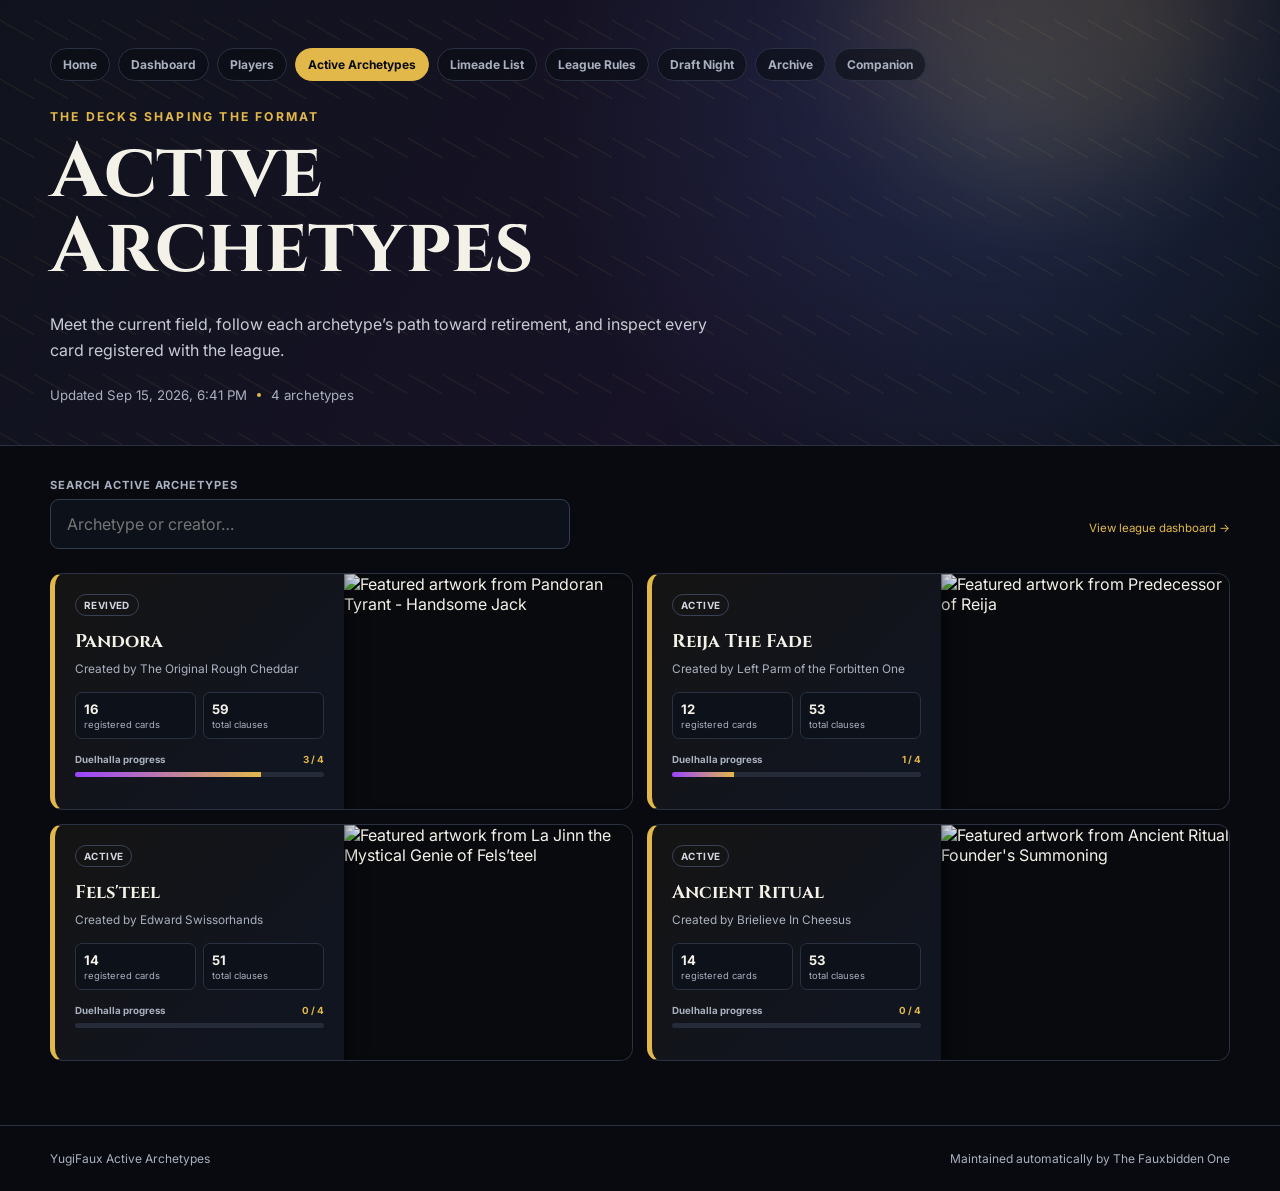
==== commit 432fbcd6: "Add searchable player profiles and match histories" ====
--- a/archetypes.html
+++ b/archetypes.html
@@ -6,11 +6,11 @@
     <meta name="description" content="Explore every active YugiFaux archetype, its creator, retirement progress, and complete registered card list." />
     <title>Active Archetypes · YugiFaux</title>
     <link rel="preconnect" href="https://fonts.googleapis.com" /><link rel="preconnect" href="https://fonts.gstatic.com" crossorigin /><link href="https://fonts.googleapis.com/css2?family=Cinzel:wght@600;700&family=Inter:wght@400;500;600;700&display=swap" rel="stylesheet" />
-    <link rel="stylesheet" href="styles.css?v=2" /><link rel="stylesheet" href="draft-styles.css" /><link rel="stylesheet" href="archive.css?v=2" /><link rel="stylesheet" href="league.css?v=1" />
+    <link rel="stylesheet" href="styles.css?v=2" /><link rel="stylesheet" href="draft-styles.css" /><link rel="stylesheet" href="archive.css?v=2" /><link rel="stylesheet" href="league.css?v=2" />
   </head>
   <body class="league-page active-page">
     <header class="hero league-hero"><div class="hero__glow"></div><div class="shell hero__content">
-      <nav class="site-nav" aria-label="YugiFaux pages"><a href="index.html">Home</a><a href="dashboard.html">Dashboard</a><a href="archetypes.html" aria-current="page">Active Archetypes</a><a href="banlist.html">Limeade List</a><a href="rules.html">League Rules</a><a href="draft.html">Draft Night</a><a href="archive.html">Archive</a><a href="companion.html">Companion</a></nav>
+      <nav class="site-nav" aria-label="YugiFaux pages"><a href="index.html">Home</a><a href="dashboard.html">Dashboard</a><a href="profiles.html">Players</a><a href="archetypes.html" aria-current="page">Active Archetypes</a><a href="banlist.html">Limeade List</a><a href="rules.html">League Rules</a><a href="draft.html">Draft Night</a><a href="archive.html">Archive</a><a href="companion.html">Companion</a></nav>
       <p class="eyebrow">The decks shaping the format</p><h1>Active Archetypes</h1><p class="hero__intro">Meet the current field, follow each archetype’s path toward retirement, and inspect every card registered with the league.</p>
       <div class="hero__meta"><span id="active-updated">Loading active archetypes…</span><span class="hero__dot" aria-hidden="true"></span><span id="active-total">0 archetypes</span></div>
     </div></header>
--- a/league.css
+++ b/league.css
@@ -2,4 +2,7 @@
 @media(max-width:950px){.dashboard-stats,.retirement-watch{grid-template-columns:repeat(2,minmax(0,1fr))}.dashboard-columns{grid-template-columns:1fr}.latest-cards{grid-template-columns:repeat(2,minmax(0,1fr))}}@media(max-width:600px){.dashboard-stats,.retirement-watch,.latest-cards{grid-template-columns:1fr}.standing{grid-template-columns:24px minmax(120px,1fr) 72px 60px}.standing small{display:none}.dashboard-panel{padding:15px}.panel-heading{align-items:start;flex-direction:column}}
 .active-main{padding-top:32px}.active-tools{display:flex;justify-content:space-between;align-items:end;gap:20px;margin-bottom:24px}.active-tools .archive-search{width:min(520px,100%);margin:0}.active-tools>a{padding-bottom:14px;color:var(--gold);font-size:.72rem;text-decoration:none}.active-grid{display:grid;grid-template-columns:repeat(2,minmax(0,1fr));gap:14px}.active-entry{appearance:none;display:grid;grid-template-columns:1fr;width:100%;min-height:235px;padding:0;overflow:hidden;color:var(--text);border:1px solid var(--line);border-left:5px solid #e2b84a;border-radius:13px;background:linear-gradient(135deg,rgba(226,184,74,.06),var(--surface) 50%);text-align:left;cursor:pointer;scroll-margin-top:16px;transition:transform .18s,border-color .18s,box-shadow .18s}.active-entry--featured{grid-template-columns:minmax(0,1fr) minmax(0,1fr)}.active-entry:hover{transform:translateY(-3px);border-color:#e2b84a;box-shadow:0 15px 36px rgba(0,0,0,.3)}.active-entry.is-required{border-left-color:#ef5a45}.active-entry__details{display:flex;min-width:0;padding:20px;flex-direction:column}.active-entry h2{margin:0 0 8px;font-size:1.15rem}.active-entry p{margin:0;color:var(--muted);font-size:.74rem}.active-entry__art{position:relative;display:block;min-height:235px;overflow:hidden;background:#080a0e}.active-entry__art:after{position:absolute;inset:0;content:"";box-shadow:inset 20px 0 26px -25px #000}.active-entry__art img{width:100%;height:100%;min-height:235px;object-fit:cover;transition:transform .25s}.active-entry:hover img{transform:scale(1.035)}.active-entry__facts{display:grid;grid-template-columns:repeat(2,minmax(0,1fr));gap:7px;margin-top:16px}.active-entry__facts span{padding:8px;color:var(--muted);border:1px solid var(--line);border-radius:7px;background:#0d111a;font-size:.59rem}.active-entry__facts b{display:block;margin-bottom:2px;color:var(--text);font-size:.82rem}.active-retirement{margin-top:auto;padding-top:15px}.active-retirement>span{display:flex;justify-content:space-between;color:var(--muted);font-size:.61rem}.active-retirement strong{color:var(--gold)}.active-retirement i{display:block;height:5px;margin-top:7px;overflow:hidden;border-radius:99px;background:#252b39}.active-retirement u{display:block;height:100%;background:linear-gradient(90deg,#9a43ff,var(--gold))}.active-tag--required{color:#ff7664;border-color:rgba(239,90,69,.5);background:rgba(239,90,69,.08)}
 @media(max-width:800px){.active-grid{grid-template-columns:1fr}}@media(max-width:560px){.active-tools{align-items:stretch;flex-direction:column}.active-entry--featured{grid-template-columns:minmax(0,1fr) minmax(130px,40%)}.active-entry__details{padding:16px}.active-entry__facts{grid-template-columns:1fr}.active-tools>a{padding:0}}
+.profiles-main{display:grid;gap:25px;padding-top:30px}.profiles-tools{display:flex;justify-content:space-between;align-items:end;gap:24px;margin-bottom:18px}.profiles-tools h2{margin:3px 0 0}.profiles-tools .archive-search{width:min(430px,100%);margin:0}.profiles-grid{display:grid;grid-template-columns:repeat(2,minmax(0,1fr));gap:9px}.player-card{display:grid;grid-template-columns:38px minmax(0,1fr) 68px 62px;align-items:center;gap:10px;padding:12px;color:var(--text);border:1px solid var(--line);border-radius:10px;background:var(--surface);text-decoration:none;transition:transform .16s,border-color .16s}.player-card:hover{transform:translateY(-2px);border-color:var(--gold)}.player-card__rank{display:grid;place-items:center;width:32px;height:32px;color:var(--gold);border:1px solid var(--gold-soft);border-radius:50%;font-family:Cinzel,serif}.player-card strong,.player-card small,.player-card>span b{display:block}.player-card small{margin-top:3px;color:var(--muted);font-size:.58rem}.player-card>span{text-align:right}.player-card>span b{font-size:.8rem}.profile-detail{display:grid;gap:18px;padding:22px;border:1px solid var(--line);border-radius:15px;background:linear-gradient(135deg,rgba(85,44,126,.18),rgba(17,21,32,.95) 42%);scroll-margin-top:16px}.profile-identity{display:flex;align-items:center;gap:16px}.profile-monogram{display:grid;place-items:center;width:74px;height:74px;flex:0 0 auto;color:var(--gold);border:1px solid var(--gold-soft);border-radius:50%;background:#0c0e15;font-family:Cinzel,serif;font-size:1.5rem}.profile-identity a{color:var(--gold);font-size:.65rem;text-decoration:none}.profile-identity .eyebrow{margin-top:8px}.profile-identity h2{margin:3px 0;font-size:2rem}.profile-identity span{color:var(--muted);font-size:.78rem}.profile-statline{display:grid;grid-template-columns:repeat(4,minmax(0,1fr));gap:8px}.profile-statline article{padding:13px;border:1px solid var(--line);border-radius:9px;background:#0d111a}.profile-statline span,.profile-statline strong,.profile-statline small{display:block}.profile-statline span{color:var(--muted);font-size:.58rem;text-transform:uppercase}.profile-statline strong{margin:4px 0;color:var(--gold);font-family:Cinzel,serif;font-size:1.35rem}.profile-statline small{color:var(--muted);font-size:.58rem}.profile-section{min-width:0;padding:16px;border:1px solid var(--line);border-radius:11px;background:rgba(13,17,26,.75)}.profile-section .panel-heading{margin-bottom:12px}.profile-section h3{margin:3px 0 0}.profile-active{display:grid;grid-template-columns:90px minmax(0,1fr);align-items:center;gap:14px;overflow:hidden;color:var(--text);border:1px solid var(--line);border-radius:9px;background:#0a0d14;text-decoration:none}.profile-active img{width:90px;height:105px;object-fit:cover}.profile-active div{padding:12px}.profile-active span,.profile-active strong,.profile-active small{display:block}.profile-active span{color:var(--gold);font-size:.58rem;text-transform:uppercase}.profile-active strong{margin:5px 0;font-family:Cinzel,serif}.profile-active small{color:var(--muted);font-size:.65rem}.profile-columns{display:grid;grid-template-columns:repeat(2,minmax(0,1fr));gap:18px}.profile-legacies,.profile-matches{display:grid;gap:7px;max-height:430px;overflow:auto}.profile-legacies>a{display:grid;grid-template-columns:48px minmax(0,1fr);align-items:center;gap:9px;padding:7px;color:var(--text);border:1px solid var(--line);border-radius:8px;background:#0a0d14;text-decoration:none}.profile-legacies img{width:45px;height:45px;object-fit:contain}.profile-legacies strong,.profile-legacies small{display:block}.profile-legacies strong{font-size:.7rem}.profile-legacies small{margin-top:3px;color:var(--muted);font-size:.57rem}.profile-match{display:grid;grid-template-columns:40px minmax(0,1fr) 38px;align-items:center;gap:9px;padding:9px;border:1px solid var(--line);border-radius:8px;background:#0a0d14}.profile-match>span{color:#ef7669;font-size:.58rem;font-weight:800;text-transform:uppercase}.profile-match[data-result="win"]>span{color:#46c987}.profile-match strong,.profile-match small{display:block}.profile-match strong{font-size:.69rem}.profile-match small{margin-top:3px;color:var(--muted);font-size:.56rem}.profile-match>b{color:var(--gold);font-family:Cinzel,serif;text-align:right}
+@media(max-width:850px){.profiles-grid,.profile-columns{grid-template-columns:1fr}}@media(max-width:650px){.profiles-tools{align-items:stretch;flex-direction:column}.profile-statline{grid-template-columns:repeat(2,minmax(0,1fr))}.profile-detail{padding:15px}.player-card{grid-template-columns:34px minmax(0,1fr) 56px 52px}}@media(max-width:430px){.profile-statline{grid-template-columns:1fr}.player-card{grid-template-columns:32px minmax(0,1fr) 50px}.player-card>span:last-child{display:none}}
+.standing>a strong,.standing>a small{display:block}.standing>a{color:var(--text);text-decoration:none}.standing>a:hover strong{color:var(--gold)}
 
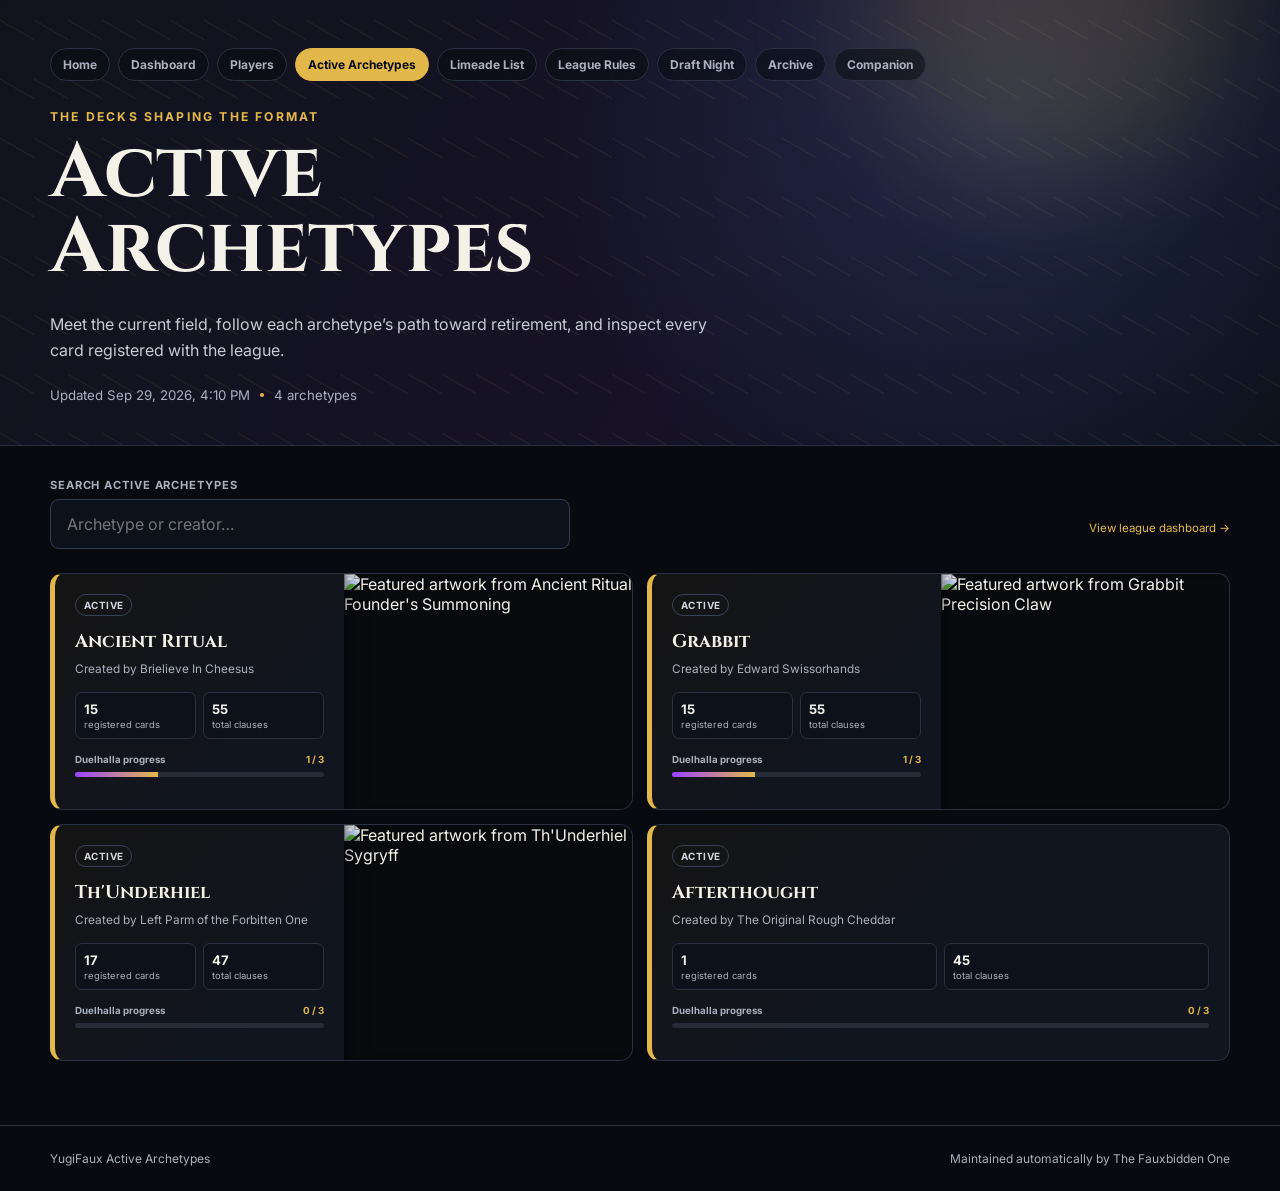
==== commit 240ef09b: "Update Duelhalla retirement progression" ====
--- a/archetypes.html
+++ b/archetypes.html
@@ -21,7 +21,7 @@
     </main>
     <dialog id="active-dialog" class="archive-dialog"><button class="dialog-close" type="button" aria-label="Close archetype details">×</button><div id="active-dialog-content"></div></dialog>
     <footer><div class="shell footer__content"><span>YugiFaux Active Archetypes</span><span>Maintained automatically by The Fauxbidden One</span></div></footer>
-    <script src="archetypes.js?v=1" defer></script>
+    <script src="archetypes.js?v=2" defer></script>
   </body>
 </html>
 
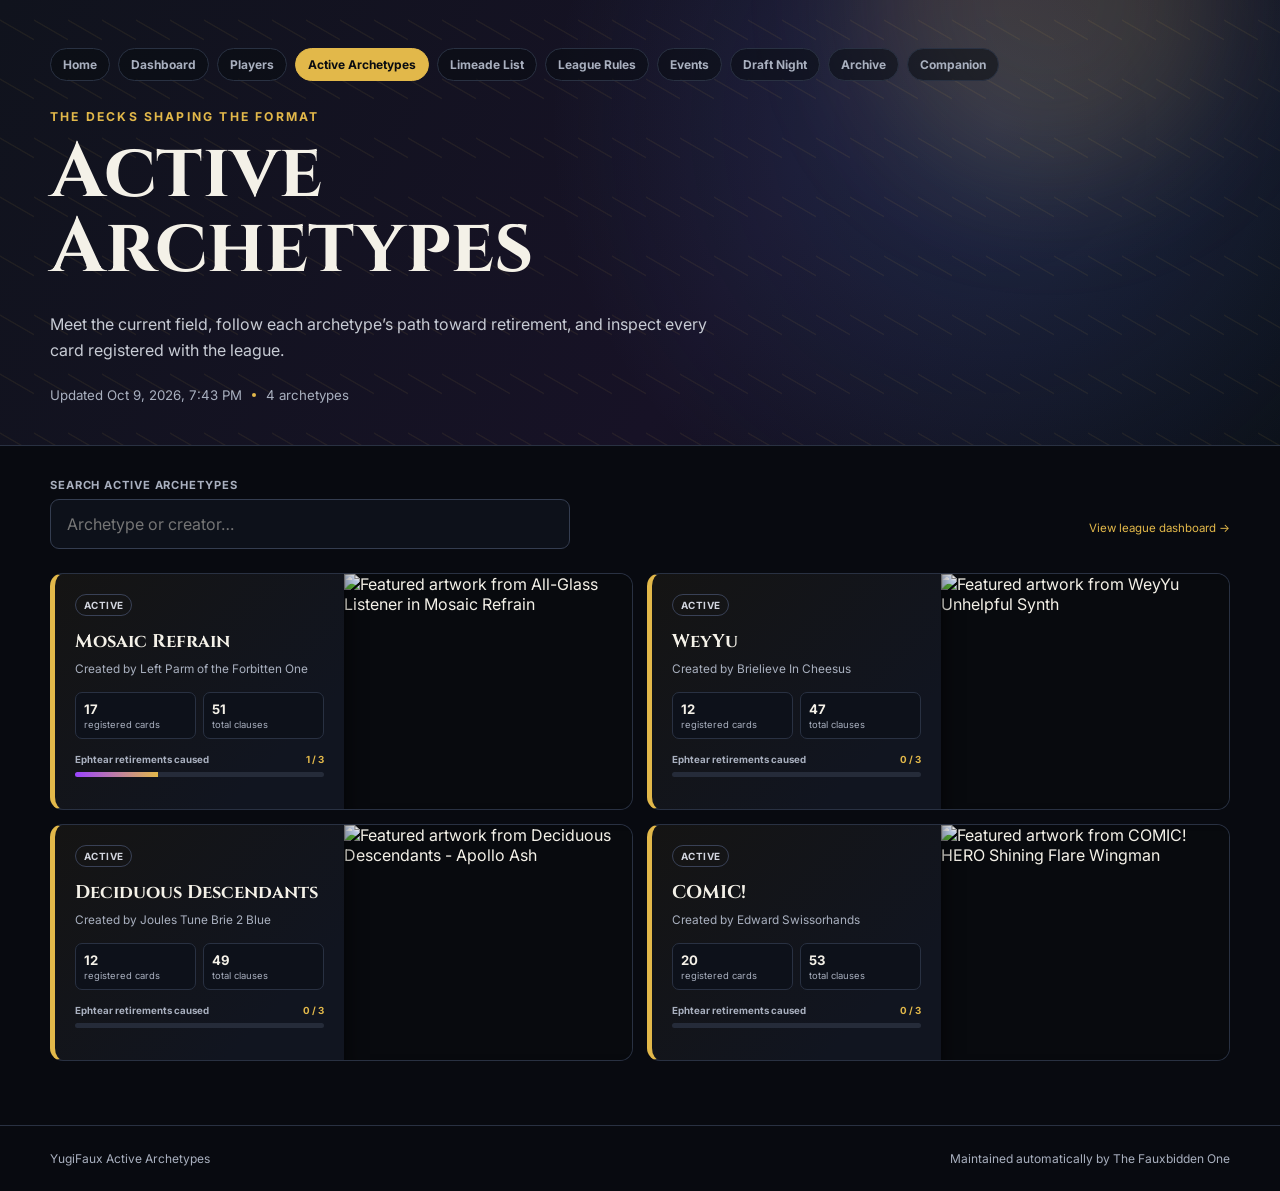
==== commit fbcd7987: "Add league event calendar and homepage banner" ====
--- a/archetypes.html
+++ b/archetypes.html
@@ -10,7 +10,7 @@
   </head>
   <body class="league-page active-page">
     <header class="hero league-hero"><div class="hero__glow"></div><div class="shell hero__content">
-      <nav class="site-nav" aria-label="YugiFaux pages"><a href="index.html">Home</a><a href="dashboard.html">Dashboard</a><a href="profiles.html">Players</a><a href="archetypes.html" aria-current="page">Active Archetypes</a><a href="banlist.html">Limeade List</a><a href="rules.html">League Rules</a><a href="draft.html">Draft Night</a><a href="archive.html">Archive</a><a href="companion.html">Companion</a></nav>
+      <nav class="site-nav" aria-label="YugiFaux pages"><a href="index.html">Home</a><a href="dashboard.html">Dashboard</a><a href="profiles.html">Players</a><a href="archetypes.html" aria-current="page">Active Archetypes</a><a href="banlist.html">Limeade List</a><a href="rules.html">League Rules</a><a href="events.html">Events</a><a href="draft.html">Draft Night</a><a href="archive.html">Archive</a><a href="companion.html">Companion</a></nav>
       <p class="eyebrow">The decks shaping the format</p><h1>Active Archetypes</h1><p class="hero__intro">Meet the current field, follow each archetype’s path toward retirement, and inspect every card registered with the league.</p>
       <div class="hero__meta"><span id="active-updated">Loading active archetypes…</span><span class="hero__dot" aria-hidden="true"></span><span id="active-total">0 archetypes</span></div>
     </div></header>
@@ -24,4 +24,3 @@
     <script src="archetypes.js?v=2" defer></script>
   </body>
 </html>
-
--- a/draft-styles.css
+++ b/draft-styles.css
@@ -3,6 +3,14 @@
 .site-nav a:hover { color:var(--text); border-color:var(--gold-soft); }
 .site-nav a[aria-current="page"] { color:#0a0c11; border-color:var(--gold); background:var(--gold); }
 .draft-main { padding-top:30px; }
+.draft-pack-picker { display:grid; grid-template-columns:minmax(190px,.55fr) minmax(0,1.45fr); align-items:center; gap:24px; margin-bottom:16px; padding:20px 24px; border:1px solid var(--line); border-radius:16px; background:linear-gradient(120deg,rgba(20,25,38,.92),rgba(37,22,53,.86)); }
+.draft-pack-picker h2 { margin:3px 0 0; font-size:1.15rem; }
+.draft-pack-options { display:grid; grid-template-columns:repeat(2,minmax(0,1fr)); gap:10px; }
+.draft-pack-options button { display:grid; grid-template-columns:64px minmax(0,1fr); align-items:center; gap:13px; min-height:92px; padding:9px 13px; color:var(--muted); border:1px solid var(--line); border-radius:12px; background:#0d111a; text-align:left; cursor:pointer; transition:transform .16s,border-color .16s,box-shadow .16s; }
+.draft-pack-options button:hover { color:var(--text); border-color:var(--gold-soft); transform:translateY(-2px); }
+.draft-pack-options button[aria-pressed="true"] { color:var(--text); border-color:var(--gold); background:linear-gradient(135deg,rgba(226,184,74,.13),rgba(89,42,120,.2)); box-shadow:0 8px 24px rgba(0,0,0,.22),inset 0 0 0 1px rgba(226,184,74,.16); }
+.draft-pack-options img { width:58px; height:78px; object-fit:contain; filter:drop-shadow(0 6px 7px rgba(0,0,0,.48)); }
+.draft-pack-options strong,.draft-pack-options small { display:block; }.draft-pack-options strong { color:inherit; font-family:Cinzel,serif; font-size:.78rem; }.draft-pack-options small { margin-top:5px; font-size:.6rem; line-height:1.35; }
 .draft-mode-picker { display:flex; justify-content:space-between; align-items:center; gap:24px; margin-bottom:16px; padding:20px 24px; border:1px solid var(--line); border-radius:16px; background:rgba(11,14,22,.78); }
 .draft-mode-picker h2 { margin:3px 0 0; font-size:1.15rem; }
 .draft-mode-tabs { display:grid; grid-template-columns:repeat(2,minmax(190px,1fr)); gap:10px; }
@@ -97,8 +105,7 @@
 .draft-pick__name { position:absolute; inset:auto 0 0; overflow:hidden; padding:11px 4px 3px; color:#fff; background:linear-gradient(transparent,rgba(0,0,0,.92)); font-size:.5rem; font-weight:800; line-height:1.15; text-overflow:ellipsis; white-space:nowrap; opacity:0; transition:opacity .15s; pointer-events:none; }
 .draft-pick:hover .draft-pick__name,.draft-pick:focus-visible .draft-pick__name { opacity:1; }
 @media (max-width:950px) { .pack-stage { grid-template-columns:repeat(3,minmax(0,1fr)); } }
-@media (max-width:760px) { .draft-mode-picker { align-items:stretch; flex-direction:column; }.draft-mode-tabs { width:100%; } }
+@media (max-width:760px) { .draft-pack-picker { grid-template-columns:1fr; }.draft-mode-picker { align-items:stretch; flex-direction:column; }.draft-mode-tabs { width:100%; } }
 @media (max-width:650px) { .site-nav { margin-bottom:20px; }.draft-controls { align-items:stretch; flex-direction:column; }.draft-actions { width:100%; flex-wrap:wrap; }.draft-actions button { flex:1 1 42%; }.deck-progress { grid-template-columns:1fr; }.pack-stage { grid-template-columns:repeat(2,minmax(0,1fr)); }.draft-card-slot,.draft-card { min-height:300px; }.draft-card__image { height:195px; }.draft-zone { grid-template-columns:40px minmax(0,1fr); }.draft-zone__heading { padding:6px 3px; }.draft-zone__heading h3 { font-size:.62rem; }.draft-zone__heading span { font-size:.8rem; } }
-@media (max-width:480px) { .draft-mode-tabs { grid-template-columns:1fr; } }
+@media (max-width:480px) { .draft-pack-options,.draft-mode-tabs { grid-template-columns:1fr; } }
 @media (max-width:420px) { .pack-stage { grid-template-columns:1fr; }.draft-card { min-height:390px; }.draft-card__image { height:285px; } }
-
--- a/archive.css
+++ b/archive.css
@@ -24,6 +24,7 @@
 .archive-entry:hover { transform:translateY(-3px); border-color:var(--archive-color); box-shadow:0 13px 30px color-mix(in srgb,var(--archive-color) 12%,transparent); }
 .archive-entry__tags { display:flex; flex-wrap:wrap; gap:6px; margin-bottom:13px; }
 .archive-tag { padding:4px 8px; color:#d3d6df; border:1px solid #394156; border-radius:999px; font-size:.62rem; font-weight:700; letter-spacing:.04em; text-transform:uppercase; }
+.archive-tag--season { color:#f2cf69; border-color:rgba(226,184,74,.45); background:rgba(226,184,74,.08); }
 .archive-tag--incomplete { color:#f0ca78; border-color:rgba(240,202,120,.38); background:rgba(240,202,120,.07); }
 .archive-entry h3 { margin:0 0 9px; font-size:1.12rem; line-height:1.3; }
 .archive-entry p { margin:5px 0; color:var(--muted); font-size:.78rem; line-height:1.45; }
@@ -34,7 +35,7 @@
 .archive-dialog__topline { display:flex; flex-wrap:wrap; gap:7px; padding-right:48px; }
 .archive-dialog h2 { margin:10px 50px 5px 0; font-size:clamp(1.55rem,4vw,2.25rem); }
 .archive-dialog__creator { margin:0; color:var(--muted); }
-.archive-facts { display:grid; grid-template-columns:repeat(3,minmax(0,1fr)); gap:1px; margin:22px 0; overflow:hidden; border:1px solid var(--line); border-radius:10px; background:var(--line); }
+.archive-facts { display:grid; grid-template-columns:repeat(4,minmax(0,1fr)); gap:1px; margin:22px 0; overflow:hidden; border:1px solid var(--line); border-radius:10px; background:var(--line); }
 .archive-facts div { padding:12px; background:#0d111a; }
 .archive-facts span { display:block; color:var(--muted); font-size:.62rem; font-weight:700; letter-spacing:.07em; text-transform:uppercase; }
 .archive-facts strong { display:block; margin-top:5px; font-size:.82rem; }
@@ -58,4 +59,3 @@
 .archive-card-detail__text { margin-top:20px; padding-top:18px; border-top:1px solid var(--line); color:#d9dce3; line-height:1.65; white-space:pre-line; }
 @media(max-width:900px){.archive-grid{grid-template-columns:repeat(2,minmax(0,1fr))}.archive-card-grid{grid-template-columns:repeat(2,minmax(0,1fr))}}
 @media(max-width:650px){.archive-destination__heading{grid-template-columns:76px minmax(0,1fr)}.archive-destination__heading img{width:72px;height:72px}.archive-destination__heading>strong{display:none}.archive-grid,.archive-card-grid{grid-template-columns:1fr}.archive-entry--featured{grid-template-columns:minmax(0,1fr) minmax(145px,42%)}.archive-card-detail{grid-template-columns:1fr;padding:22px}.archive-card-detail__art{width:min(230px,72%);margin:auto}.archive-facts{grid-template-columns:1fr}.archive-dialog__body{padding:22px}}
-
--- a/league.css
+++ b/league.css
@@ -5,4 +5,6 @@
 .profiles-main{display:grid;gap:25px;padding-top:30px}.profiles-tools{display:flex;justify-content:space-between;align-items:end;gap:24px;margin-bottom:18px}.profiles-tools h2{margin:3px 0 0}.profiles-tools .archive-search{width:min(430px,100%);margin:0}.profiles-grid{display:grid;grid-template-columns:repeat(2,minmax(0,1fr));gap:9px}.player-card{display:grid;grid-template-columns:38px minmax(0,1fr) 68px 62px;align-items:center;gap:10px;padding:12px;color:var(--text);border:1px solid var(--line);border-radius:10px;background:var(--surface);text-decoration:none;transition:transform .16s,border-color .16s}.player-card:hover{transform:translateY(-2px);border-color:var(--gold)}.player-card__rank{display:grid;place-items:center;width:32px;height:32px;color:var(--gold);border:1px solid var(--gold-soft);border-radius:50%;font-family:Cinzel,serif}.player-card strong,.player-card small,.player-card>span b{display:block}.player-card small{margin-top:3px;color:var(--muted);font-size:.58rem}.player-card>span{text-align:right}.player-card>span b{font-size:.8rem}.profile-detail{display:grid;gap:18px;padding:22px;border:1px solid var(--line);border-radius:15px;background:linear-gradient(135deg,rgba(85,44,126,.18),rgba(17,21,32,.95) 42%);scroll-margin-top:16px}.profile-identity{display:flex;align-items:center;gap:16px}.profile-monogram{display:grid;place-items:center;width:74px;height:74px;flex:0 0 auto;color:var(--gold);border:1px solid var(--gold-soft);border-radius:50%;background:#0c0e15;font-family:Cinzel,serif;font-size:1.5rem}.profile-identity a{color:var(--gold);font-size:.65rem;text-decoration:none}.profile-identity .eyebrow{margin-top:8px}.profile-identity h2{margin:3px 0;font-size:2rem}.profile-identity span{color:var(--muted);font-size:.78rem}.profile-statline{display:grid;grid-template-columns:repeat(4,minmax(0,1fr));gap:8px}.profile-statline article{padding:13px;border:1px solid var(--line);border-radius:9px;background:#0d111a}.profile-statline span,.profile-statline strong,.profile-statline small{display:block}.profile-statline span{color:var(--muted);font-size:.58rem;text-transform:uppercase}.profile-statline strong{margin:4px 0;color:var(--gold);font-family:Cinzel,serif;font-size:1.35rem}.profile-statline small{color:var(--muted);font-size:.58rem}.profile-section{min-width:0;padding:16px;border:1px solid var(--line);border-radius:11px;background:rgba(13,17,26,.75)}.profile-section .panel-heading{margin-bottom:12px}.profile-section h3{margin:3px 0 0}.profile-active{display:grid;grid-template-columns:90px minmax(0,1fr);align-items:center;gap:14px;overflow:hidden;color:var(--text);border:1px solid var(--line);border-radius:9px;background:#0a0d14;text-decoration:none}.profile-active img{width:90px;height:105px;object-fit:cover}.profile-active div{padding:12px}.profile-active span,.profile-active strong,.profile-active small{display:block}.profile-active span{color:var(--gold);font-size:.58rem;text-transform:uppercase}.profile-active strong{margin:5px 0;font-family:Cinzel,serif}.profile-active small{color:var(--muted);font-size:.65rem}.profile-columns{display:grid;grid-template-columns:repeat(2,minmax(0,1fr));gap:18px}.profile-legacies,.profile-matches{display:grid;gap:7px;max-height:430px;overflow:auto}.profile-legacies>a{display:grid;grid-template-columns:48px minmax(0,1fr);align-items:center;gap:9px;padding:7px;color:var(--text);border:1px solid var(--line);border-radius:8px;background:#0a0d14;text-decoration:none}.profile-legacies img{width:45px;height:45px;object-fit:contain}.profile-legacies strong,.profile-legacies small{display:block}.profile-legacies strong{font-size:.7rem}.profile-legacies small{margin-top:3px;color:var(--muted);font-size:.57rem}.profile-match{display:grid;grid-template-columns:40px minmax(0,1fr) 38px;align-items:center;gap:9px;padding:9px;border:1px solid var(--line);border-radius:8px;background:#0a0d14}.profile-match>span{color:#ef7669;font-size:.58rem;font-weight:800;text-transform:uppercase}.profile-match[data-result="win"]>span{color:#46c987}.profile-match strong,.profile-match small{display:block}.profile-match strong{font-size:.69rem}.profile-match small{margin-top:3px;color:var(--muted);font-size:.56rem}.profile-match>b{color:var(--gold);font-family:Cinzel,serif;text-align:right}
 @media(max-width:850px){.profiles-grid,.profile-columns{grid-template-columns:1fr}}@media(max-width:650px){.profiles-tools{align-items:stretch;flex-direction:column}.profile-statline{grid-template-columns:repeat(2,minmax(0,1fr))}.profile-detail{padding:15px}.player-card{grid-template-columns:34px minmax(0,1fr) 56px 52px}}@media(max-width:430px){.profile-statline{grid-template-columns:1fr}.player-card{grid-template-columns:32px minmax(0,1fr) 50px}.player-card>span:last-child{display:none}}
 .standing>a strong,.standing>a small{display:block}.standing>a{color:var(--text);text-decoration:none}.standing>a:hover strong{color:var(--gold)}
+.standing{grid-template-columns:42px minmax(140px,1.5fr) minmax(82px,.7fr) minmax(62px,.5fr) minmax(68px,.55fr);gap:10px}.standing__slacs{color:#d8ff45;text-align:right}
+@media(max-width:600px){.standing{grid-template-columns:32px minmax(92px,1fr) 54px 46px 58px;gap:6px;font-size:.68rem}}
 
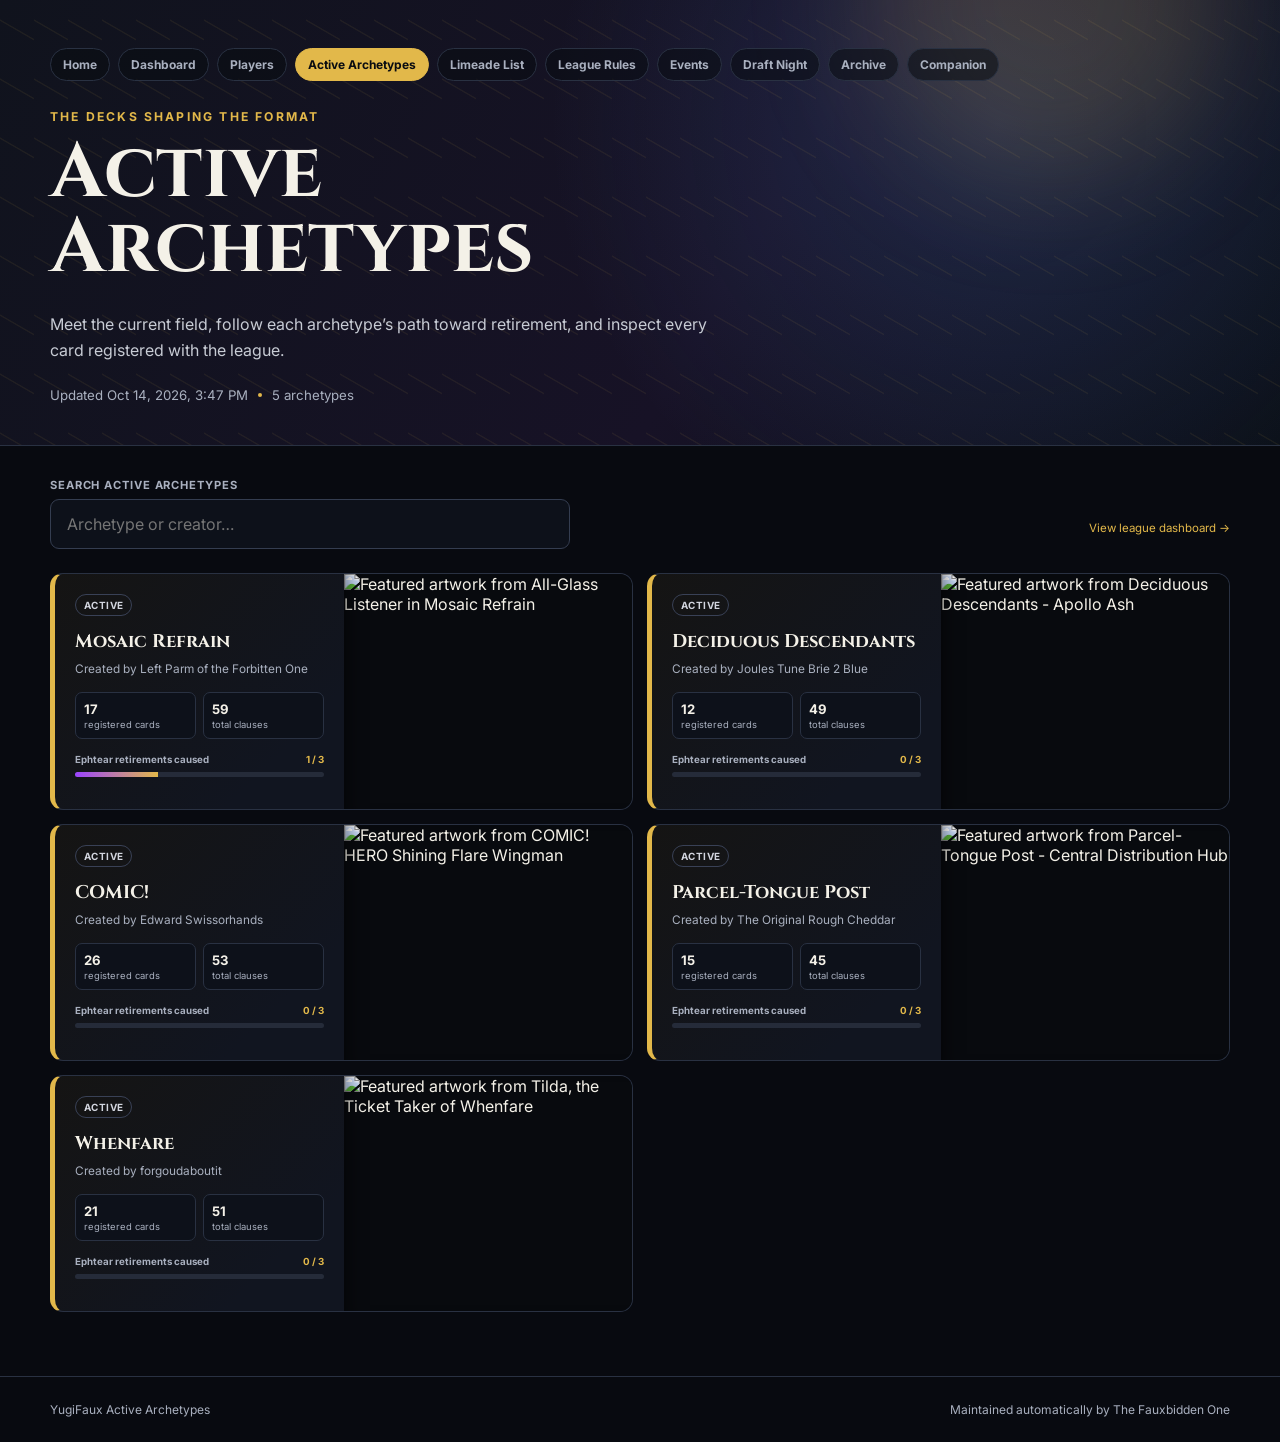
==== commit 04b7d4cf: "Show official archetype foundations" ====
--- a/archetypes.html
+++ b/archetypes.html
@@ -21,6 +21,6 @@
     </main>
     <dialog id="active-dialog" class="archive-dialog"><button class="dialog-close" type="button" aria-label="Close archetype details">×</button><div id="active-dialog-content"></div></dialog>
     <footer><div class="shell footer__content"><span>YugiFaux Active Archetypes</span><span>Maintained automatically by The Fauxbidden One</span></div></footer>
-    <script src="archetypes.js?v=2" defer></script>
+    <script src="archetypes.js?v=3" defer></script>
   </body>
 </html>
--- a/league.css
+++ b/league.css
@@ -7,4 +7,7 @@
 .standing>a strong,.standing>a small{display:block}.standing>a{color:var(--text);text-decoration:none}.standing>a:hover strong{color:var(--gold)}
 .standing{grid-template-columns:42px minmax(140px,1.5fr) minmax(82px,.7fr) minmax(62px,.5fr) minmax(68px,.55fr);gap:10px}.standing__slacs{color:#d8ff45;text-align:right}
 @media(max-width:600px){.standing{grid-template-columns:32px minmax(92px,1fr) 54px 46px 58px;gap:6px;font-size:.68rem}}
-
+.result-card .result-replay{color:var(--gold);font-weight:800;text-decoration:none;text-transform:none}.result-card .result-replay:hover{text-decoration:underline}
+.profile-match small a{color:var(--gold);font-weight:700;text-decoration:none}.profile-match small a:hover{text-decoration:underline}
+.profile-achievements{overflow:hidden}.achievement-grid{display:grid;grid-template-columns:repeat(5,minmax(0,1fr));gap:10px}.achievement-card{position:relative;display:grid;grid-template-rows:auto 1fr;min-width:0;overflow:hidden;border:1px solid var(--line);border-radius:10px;background:#090c13}.achievement-card img{width:100%;aspect-ratio:1/1;object-fit:cover;background:#06080d}.achievement-card>div{display:flex;min-width:0;padding:10px;flex-direction:column}.achievement-card strong,.achievement-card small,.achievement-card b{display:block}.achievement-card strong{font-family:Cinzel,serif;font-size:.66rem}.achievement-card small{margin:5px 0 8px;color:var(--muted);font-size:.54rem;line-height:1.45}.achievement-card b{margin-top:auto;color:var(--gold);font-size:.56rem}.achievement-card.is-earned{border-color:rgba(215,184,75,.62);box-shadow:0 0 22px rgba(215,184,75,.08)}.achievement-card.is-locked img{filter:grayscale(1) brightness(.25);opacity:.55}.achievement-card.is-locked>div{opacity:.55}.achievement-card.is-locked:after{position:absolute;top:8px;right:8px;padding:4px 6px;content:"LOCKED";color:#aab0bf;border:1px solid #444b5b;border-radius:99px;background:rgba(7,9,14,.86);font-size:.46rem;font-weight:800;letter-spacing:.08em}
+@media(max-width:900px){.achievement-grid{grid-template-columns:repeat(3,minmax(0,1fr))}}@media(max-width:540px){.achievement-grid{grid-template-columns:repeat(2,minmax(0,1fr))}}
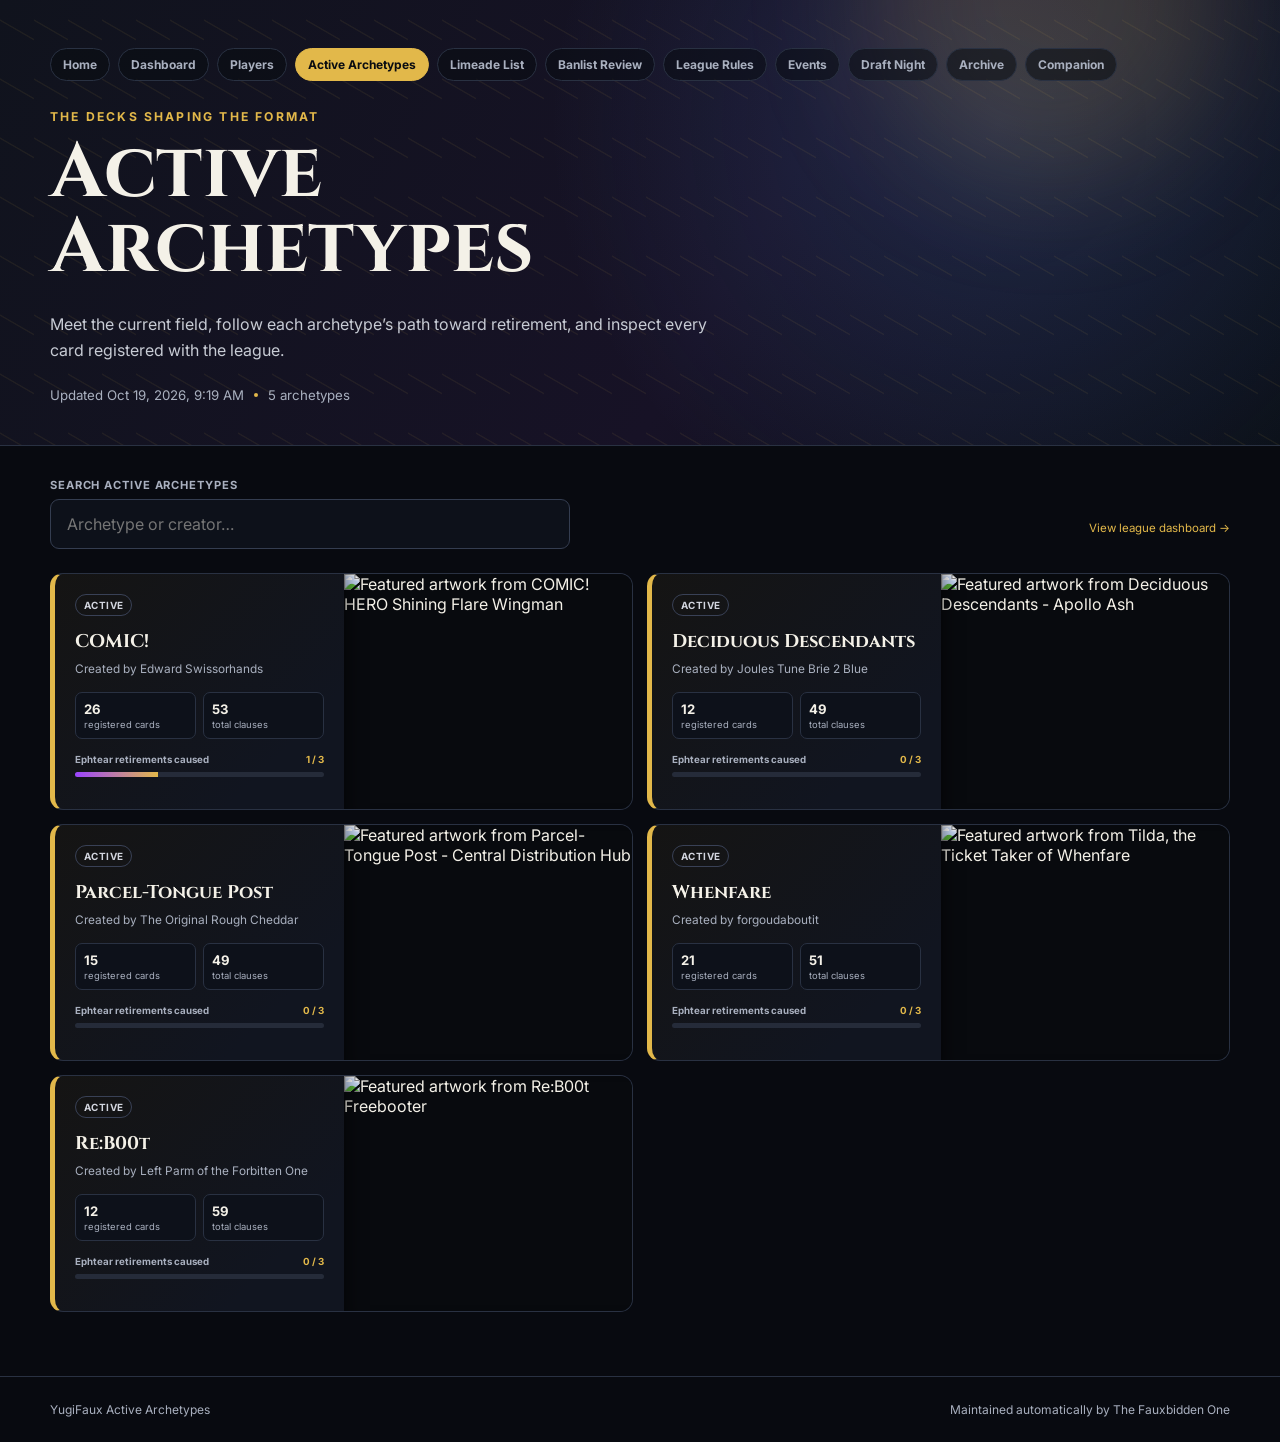
==== commit d2621659: "Add participant banlist review system" ====
--- a/archetypes.html
+++ b/archetypes.html
@@ -10,7 +10,7 @@
   </head>
   <body class="league-page active-page">
     <header class="hero league-hero"><div class="hero__glow"></div><div class="shell hero__content">
-      <nav class="site-nav" aria-label="YugiFaux pages"><a href="index.html">Home</a><a href="dashboard.html">Dashboard</a><a href="profiles.html">Players</a><a href="archetypes.html" aria-current="page">Active Archetypes</a><a href="banlist.html">Limeade List</a><a href="rules.html">League Rules</a><a href="events.html">Events</a><a href="draft.html">Draft Night</a><a href="archive.html">Archive</a><a href="companion.html">Companion</a></nav>
+      <nav class="site-nav" aria-label="YugiFaux pages"><a href="index.html">Home</a><a href="dashboard.html">Dashboard</a><a href="profiles.html">Players</a><a href="archetypes.html" aria-current="page">Active Archetypes</a><a href="banlist.html">Limeade List</a><a href="review.html">Banlist Review</a><a href="rules.html">League Rules</a><a href="events.html">Events</a><a href="draft.html">Draft Night</a><a href="archive.html">Archive</a><a href="companion.html">Companion</a></nav>
       <p class="eyebrow">The decks shaping the format</p><h1>Active Archetypes</h1><p class="hero__intro">Meet the current field, follow each archetype’s path toward retirement, and inspect every card registered with the league.</p>
       <div class="hero__meta"><span id="active-updated">Loading active archetypes…</span><span class="hero__dot" aria-hidden="true"></span><span id="active-total">0 archetypes</span></div>
     </div></header>
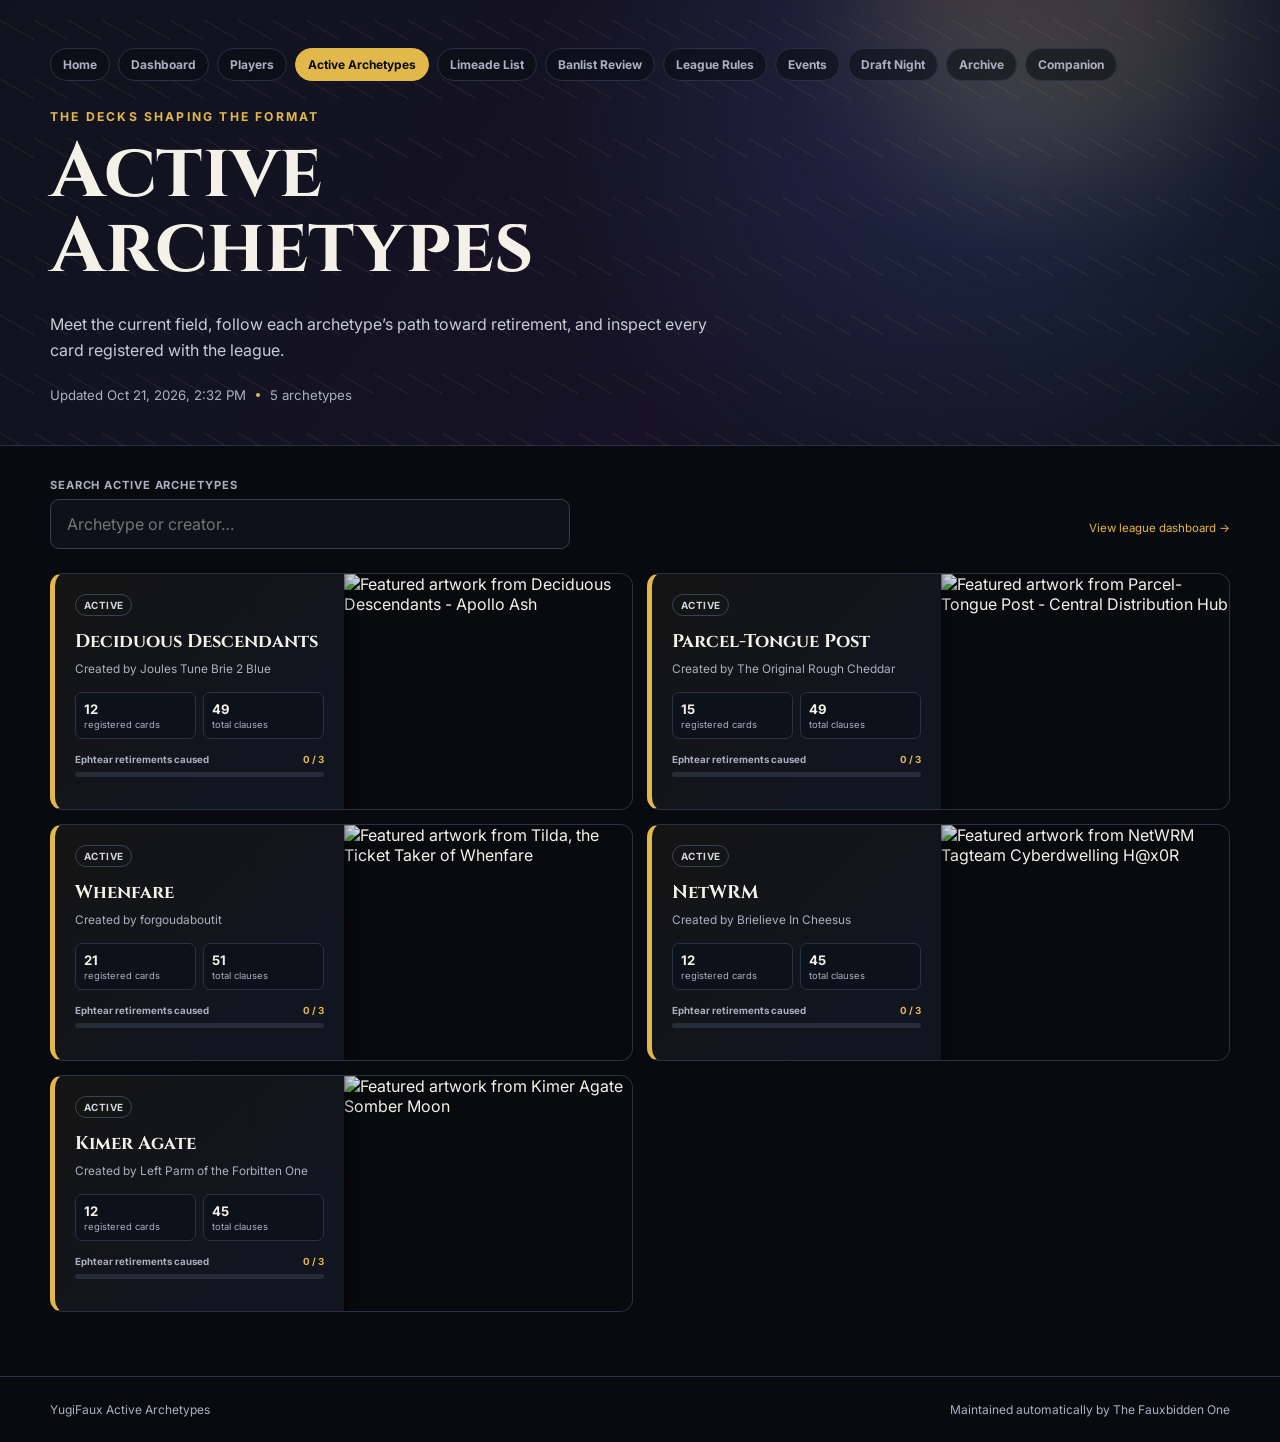
==== commit 50f98ffd: "Add signed-in player profile viewer" ====
--- a/archetypes.html
+++ b/archetypes.html
@@ -6,7 +6,7 @@
     <meta name="description" content="Explore every active YugiFaux archetype, its creator, retirement progress, and complete registered card list." />
     <title>Active Archetypes · YugiFaux</title>
     <link rel="preconnect" href="https://fonts.googleapis.com" /><link rel="preconnect" href="https://fonts.gstatic.com" crossorigin /><link href="https://fonts.googleapis.com/css2?family=Cinzel:wght@600;700&family=Inter:wght@400;500;600;700&display=swap" rel="stylesheet" />
-    <link rel="stylesheet" href="styles.css?v=2" /><link rel="stylesheet" href="draft-styles.css" /><link rel="stylesheet" href="archive.css?v=2" /><link rel="stylesheet" href="league.css?v=2" />
+    <link rel="stylesheet" href="styles.css?v=2" /><link rel="stylesheet" href="draft-styles.css?v=4" /><link rel="stylesheet" href="archive.css?v=2" /><link rel="stylesheet" href="league.css?v=5" />
   </head>
   <body class="league-page active-page">
     <header class="hero league-hero"><div class="hero__glow"></div><div class="shell hero__content">
@@ -22,5 +22,6 @@
     <dialog id="active-dialog" class="archive-dialog"><button class="dialog-close" type="button" aria-label="Close archetype details">×</button><div id="active-dialog-content"></div></dialog>
     <footer><div class="shell footer__content"><span>YugiFaux Active Archetypes</span><span>Maintained automatically by The Fauxbidden One</span></div></footer>
     <script src="archetypes.js?v=3" defer></script>
+    <script src="review-config.js?v=1"></script><script type="module" src="site-auth.js?v=1"></script>
   </body>
 </html>
--- a/draft-styles.css
+++ b/draft-styles.css
@@ -2,6 +2,9 @@
 .site-nav a { padding:8px 12px; color:var(--muted); border:1px solid var(--line); border-radius:999px; background:rgba(9,11,17,.55); text-decoration:none; font-size:.75rem; font-weight:700; }
 .site-nav a:hover { color:var(--text); border-color:var(--gold-soft); }
 .site-nav a[aria-current="page"] { color:#0a0c11; border-color:var(--gold); background:var(--gold); }
+.site-nav .site-auth-link { margin-left:auto; color:#0a0c11; border-color:var(--gold); background:linear-gradient(135deg,#f5cb5c,#dba62f); box-shadow:0 4px 16px rgba(219,166,47,.14); }
+.site-nav .site-auth-link:hover { color:#0a0c11; border-color:#ffe394; filter:brightness(1.06); }
+.site-nav .site-auth-link[aria-disabled="true"] { color:var(--muted); border-color:var(--line); background:rgba(9,11,17,.55); box-shadow:none; pointer-events:none; }
 .draft-main { padding-top:30px; }
 .draft-pack-picker { display:grid; grid-template-columns:minmax(190px,.55fr) minmax(0,1.45fr); align-items:center; gap:24px; margin-bottom:16px; padding:20px 24px; border:1px solid var(--line); border-radius:16px; background:linear-gradient(120deg,rgba(20,25,38,.92),rgba(37,22,53,.86)); }
 .draft-pack-picker h2 { margin:3px 0 0; font-size:1.15rem; }
@@ -106,6 +109,6 @@
 .draft-pick:hover .draft-pick__name,.draft-pick:focus-visible .draft-pick__name { opacity:1; }
 @media (max-width:950px) { .pack-stage { grid-template-columns:repeat(3,minmax(0,1fr)); } }
 @media (max-width:760px) { .draft-pack-picker { grid-template-columns:1fr; }.draft-mode-picker { align-items:stretch; flex-direction:column; }.draft-mode-tabs { width:100%; } }
-@media (max-width:650px) { .site-nav { margin-bottom:20px; }.draft-controls { align-items:stretch; flex-direction:column; }.draft-actions { width:100%; flex-wrap:wrap; }.draft-actions button { flex:1 1 42%; }.deck-progress { grid-template-columns:1fr; }.pack-stage { grid-template-columns:repeat(2,minmax(0,1fr)); }.draft-card-slot,.draft-card { min-height:300px; }.draft-card__image { height:195px; }.draft-zone { grid-template-columns:40px minmax(0,1fr); }.draft-zone__heading { padding:6px 3px; }.draft-zone__heading h3 { font-size:.62rem; }.draft-zone__heading span { font-size:.8rem; } }
+@media (max-width:650px) { .site-nav { margin-bottom:20px; }.site-nav .site-auth-link { margin-left:0; }.draft-controls { align-items:stretch; flex-direction:column; }.draft-actions { width:100%; flex-wrap:wrap; }.draft-actions button { flex:1 1 42%; }.deck-progress { grid-template-columns:1fr; }.pack-stage { grid-template-columns:repeat(2,minmax(0,1fr)); }.draft-card-slot,.draft-card { min-height:300px; }.draft-card__image { height:195px; }.draft-zone { grid-template-columns:40px minmax(0,1fr); }.draft-zone__heading { padding:6px 3px; }.draft-zone__heading h3 { font-size:.62rem; }.draft-zone__heading span { font-size:.8rem; } }
 @media (max-width:480px) { .draft-pack-options,.draft-mode-tabs { grid-template-columns:1fr; } }
 @media (max-width:420px) { .pack-stage { grid-template-columns:1fr; }.draft-card { min-height:390px; }.draft-card__image { height:285px; } }
--- a/league.css
+++ b/league.css
@@ -2,12 +2,14 @@
 @media(max-width:950px){.dashboard-stats,.retirement-watch{grid-template-columns:repeat(2,minmax(0,1fr))}.dashboard-columns{grid-template-columns:1fr}.latest-cards{grid-template-columns:repeat(2,minmax(0,1fr))}}@media(max-width:600px){.dashboard-stats,.retirement-watch,.latest-cards{grid-template-columns:1fr}.standing{grid-template-columns:24px minmax(120px,1fr) 72px 60px}.standing small{display:none}.dashboard-panel{padding:15px}.panel-heading{align-items:start;flex-direction:column}}
 .active-main{padding-top:32px}.active-tools{display:flex;justify-content:space-between;align-items:end;gap:20px;margin-bottom:24px}.active-tools .archive-search{width:min(520px,100%);margin:0}.active-tools>a{padding-bottom:14px;color:var(--gold);font-size:.72rem;text-decoration:none}.active-grid{display:grid;grid-template-columns:repeat(2,minmax(0,1fr));gap:14px}.active-entry{appearance:none;display:grid;grid-template-columns:1fr;width:100%;min-height:235px;padding:0;overflow:hidden;color:var(--text);border:1px solid var(--line);border-left:5px solid #e2b84a;border-radius:13px;background:linear-gradient(135deg,rgba(226,184,74,.06),var(--surface) 50%);text-align:left;cursor:pointer;scroll-margin-top:16px;transition:transform .18s,border-color .18s,box-shadow .18s}.active-entry--featured{grid-template-columns:minmax(0,1fr) minmax(0,1fr)}.active-entry:hover{transform:translateY(-3px);border-color:#e2b84a;box-shadow:0 15px 36px rgba(0,0,0,.3)}.active-entry.is-required{border-left-color:#ef5a45}.active-entry__details{display:flex;min-width:0;padding:20px;flex-direction:column}.active-entry h2{margin:0 0 8px;font-size:1.15rem}.active-entry p{margin:0;color:var(--muted);font-size:.74rem}.active-entry__art{position:relative;display:block;min-height:235px;overflow:hidden;background:#080a0e}.active-entry__art:after{position:absolute;inset:0;content:"";box-shadow:inset 20px 0 26px -25px #000}.active-entry__art img{width:100%;height:100%;min-height:235px;object-fit:cover;transition:transform .25s}.active-entry:hover img{transform:scale(1.035)}.active-entry__facts{display:grid;grid-template-columns:repeat(2,minmax(0,1fr));gap:7px;margin-top:16px}.active-entry__facts span{padding:8px;color:var(--muted);border:1px solid var(--line);border-radius:7px;background:#0d111a;font-size:.59rem}.active-entry__facts b{display:block;margin-bottom:2px;color:var(--text);font-size:.82rem}.active-retirement{margin-top:auto;padding-top:15px}.active-retirement>span{display:flex;justify-content:space-between;color:var(--muted);font-size:.61rem}.active-retirement strong{color:var(--gold)}.active-retirement i{display:block;height:5px;margin-top:7px;overflow:hidden;border-radius:99px;background:#252b39}.active-retirement u{display:block;height:100%;background:linear-gradient(90deg,#9a43ff,var(--gold))}.active-tag--required{color:#ff7664;border-color:rgba(239,90,69,.5);background:rgba(239,90,69,.08)}
 @media(max-width:800px){.active-grid{grid-template-columns:1fr}}@media(max-width:560px){.active-tools{align-items:stretch;flex-direction:column}.active-entry--featured{grid-template-columns:minmax(0,1fr) minmax(130px,40%)}.active-entry__details{padding:16px}.active-entry__facts{grid-template-columns:1fr}.active-tools>a{padding:0}}
-.profiles-main{display:grid;gap:25px;padding-top:30px}.profiles-tools{display:flex;justify-content:space-between;align-items:end;gap:24px;margin-bottom:18px}.profiles-tools h2{margin:3px 0 0}.profiles-tools .archive-search{width:min(430px,100%);margin:0}.profiles-grid{display:grid;grid-template-columns:repeat(2,minmax(0,1fr));gap:9px}.player-card{display:grid;grid-template-columns:38px minmax(0,1fr) 68px 62px;align-items:center;gap:10px;padding:12px;color:var(--text);border:1px solid var(--line);border-radius:10px;background:var(--surface);text-decoration:none;transition:transform .16s,border-color .16s}.player-card:hover{transform:translateY(-2px);border-color:var(--gold)}.player-card__rank{display:grid;place-items:center;width:32px;height:32px;color:var(--gold);border:1px solid var(--gold-soft);border-radius:50%;font-family:Cinzel,serif}.player-card strong,.player-card small,.player-card>span b{display:block}.player-card small{margin-top:3px;color:var(--muted);font-size:.58rem}.player-card>span{text-align:right}.player-card>span b{font-size:.8rem}.profile-detail{display:grid;gap:18px;padding:22px;border:1px solid var(--line);border-radius:15px;background:linear-gradient(135deg,rgba(85,44,126,.18),rgba(17,21,32,.95) 42%);scroll-margin-top:16px}.profile-identity{display:flex;align-items:center;gap:16px}.profile-monogram{display:grid;place-items:center;width:74px;height:74px;flex:0 0 auto;color:var(--gold);border:1px solid var(--gold-soft);border-radius:50%;background:#0c0e15;font-family:Cinzel,serif;font-size:1.5rem}.profile-identity a{color:var(--gold);font-size:.65rem;text-decoration:none}.profile-identity .eyebrow{margin-top:8px}.profile-identity h2{margin:3px 0;font-size:2rem}.profile-identity span{color:var(--muted);font-size:.78rem}.profile-statline{display:grid;grid-template-columns:repeat(4,minmax(0,1fr));gap:8px}.profile-statline article{padding:13px;border:1px solid var(--line);border-radius:9px;background:#0d111a}.profile-statline span,.profile-statline strong,.profile-statline small{display:block}.profile-statline span{color:var(--muted);font-size:.58rem;text-transform:uppercase}.profile-statline strong{margin:4px 0;color:var(--gold);font-family:Cinzel,serif;font-size:1.35rem}.profile-statline small{color:var(--muted);font-size:.58rem}.profile-section{min-width:0;padding:16px;border:1px solid var(--line);border-radius:11px;background:rgba(13,17,26,.75)}.profile-section .panel-heading{margin-bottom:12px}.profile-section h3{margin:3px 0 0}.profile-active{display:grid;grid-template-columns:90px minmax(0,1fr);align-items:center;gap:14px;overflow:hidden;color:var(--text);border:1px solid var(--line);border-radius:9px;background:#0a0d14;text-decoration:none}.profile-active img{width:90px;height:105px;object-fit:cover}.profile-active div{padding:12px}.profile-active span,.profile-active strong,.profile-active small{display:block}.profile-active span{color:var(--gold);font-size:.58rem;text-transform:uppercase}.profile-active strong{margin:5px 0;font-family:Cinzel,serif}.profile-active small{color:var(--muted);font-size:.65rem}.profile-columns{display:grid;grid-template-columns:repeat(2,minmax(0,1fr));gap:18px}.profile-legacies,.profile-matches{display:grid;gap:7px;max-height:430px;overflow:auto}.profile-legacies>a{display:grid;grid-template-columns:48px minmax(0,1fr);align-items:center;gap:9px;padding:7px;color:var(--text);border:1px solid var(--line);border-radius:8px;background:#0a0d14;text-decoration:none}.profile-legacies img{width:45px;height:45px;object-fit:contain}.profile-legacies strong,.profile-legacies small{display:block}.profile-legacies strong{font-size:.7rem}.profile-legacies small{margin-top:3px;color:var(--muted);font-size:.57rem}.profile-match{display:grid;grid-template-columns:40px minmax(0,1fr) 38px;align-items:center;gap:9px;padding:9px;border:1px solid var(--line);border-radius:8px;background:#0a0d14}.profile-match>span{color:#ef7669;font-size:.58rem;font-weight:800;text-transform:uppercase}.profile-match[data-result="win"]>span{color:#46c987}.profile-match strong,.profile-match small{display:block}.profile-match strong{font-size:.69rem}.profile-match small{margin-top:3px;color:var(--muted);font-size:.56rem}.profile-match>b{color:var(--gold);font-family:Cinzel,serif;text-align:right}
-@media(max-width:850px){.profiles-grid,.profile-columns{grid-template-columns:1fr}}@media(max-width:650px){.profiles-tools{align-items:stretch;flex-direction:column}.profile-statline{grid-template-columns:repeat(2,minmax(0,1fr))}.profile-detail{padding:15px}.player-card{grid-template-columns:34px minmax(0,1fr) 56px 52px}}@media(max-width:430px){.profile-statline{grid-template-columns:1fr}.player-card{grid-template-columns:32px minmax(0,1fr) 50px}.player-card>span:last-child{display:none}}
+.profiles-main{display:grid;gap:25px;padding-top:30px}.profiles-tools{display:flex;justify-content:space-between;align-items:end;gap:24px;margin-bottom:18px}.profiles-tools h2{margin:3px 0 0}.profiles-tools .archive-search{width:min(430px,100%);margin:0}.profiles-grid{display:grid;grid-template-columns:repeat(2,minmax(0,1fr));gap:9px}.player-card{display:grid;grid-template-columns:38px minmax(0,1fr) 68px 62px;align-items:center;gap:10px;padding:12px;color:var(--text);border:1px solid var(--line);border-radius:10px;background:var(--surface);text-decoration:none;transition:transform .16s,border-color .16s}.player-card:hover{transform:translateY(-2px);border-color:var(--gold)}.player-card__rank{display:grid;place-items:center;width:32px;height:32px;color:var(--gold);border:1px solid var(--gold-soft);border-radius:50%;font-family:Cinzel,serif}.player-card strong,.player-card small,.player-card>span b{display:block}.player-card small{margin-top:3px;color:var(--muted);font-size:.58rem}.player-card>span{text-align:right}.player-card>span b{font-size:.8rem}.profile-account-status{padding:14px 16px;border:1px solid var(--gold-soft);border-radius:11px;background:rgba(219,166,47,.07)}.profile-account-status strong,.profile-account-status span{display:block}.profile-account-status strong{color:var(--gold)}.profile-account-status span{margin-top:4px;color:var(--muted);font-size:.7rem}.profile-detail{display:grid;gap:18px;padding:22px;border:1px solid var(--line);border-radius:15px;background:linear-gradient(135deg,rgba(85,44,126,.18),rgba(17,21,32,.95) 42%);scroll-margin-top:16px}.profile-identity{display:flex;align-items:center;gap:16px}.profile-monogram{display:grid;place-items:center;width:74px;height:74px;flex:0 0 auto;overflow:hidden;color:var(--gold);border:1px solid var(--gold-soft);border-radius:50%;background:#0c0e15;font-family:Cinzel,serif;font-size:1.5rem}.profile-monogram img{width:100%;height:100%;object-fit:cover}.profile-identity a{color:var(--gold);font-size:.65rem;text-decoration:none}.profile-identity .eyebrow{margin-top:8px}.profile-identity h2{margin:3px 0;font-size:2rem}.profile-identity span{color:var(--muted);font-size:.78rem}.profile-statline{display:grid;grid-template-columns:repeat(5,minmax(0,1fr));gap:8px}.profile-statline article{padding:13px;border:1px solid var(--line);border-radius:9px;background:#0d111a}.profile-statline span,.profile-statline strong,.profile-statline small{display:block}.profile-statline span{color:var(--muted);font-size:.58rem;text-transform:uppercase}.profile-statline strong{margin:4px 0;color:var(--gold);font-family:Cinzel,serif;font-size:1.35rem}.profile-statline small{color:var(--muted);font-size:.58rem}.profile-section{min-width:0;padding:16px;border:1px solid var(--line);border-radius:11px;background:rgba(13,17,26,.75)}.profile-section .panel-heading{margin-bottom:12px}.profile-section h3{margin:3px 0 0}.profile-active{display:grid;grid-template-columns:90px minmax(0,1fr);align-items:center;gap:14px;overflow:hidden;color:var(--text);border:1px solid var(--line);border-radius:9px;background:#0a0d14;text-decoration:none}.profile-active img{width:90px;height:105px;object-fit:cover}.profile-active div{padding:12px}.profile-active span,.profile-active strong,.profile-active small{display:block}.profile-active span{color:var(--gold);font-size:.58rem;text-transform:uppercase}.profile-active strong{margin:5px 0;font-family:Cinzel,serif}.profile-active small{color:var(--muted);font-size:.65rem}.profile-columns{display:grid;grid-template-columns:repeat(2,minmax(0,1fr));gap:18px}.profile-legacies,.profile-matches{display:grid;gap:7px;max-height:430px;overflow:auto}.profile-legacies>a{display:grid;grid-template-columns:48px minmax(0,1fr);align-items:center;gap:9px;padding:7px;color:var(--text);border:1px solid var(--line);border-radius:8px;background:#0a0d14;text-decoration:none}.profile-legacies img{width:45px;height:45px;object-fit:contain}.profile-legacies strong,.profile-legacies small{display:block}.profile-legacies strong{font-size:.7rem}.profile-legacies small{margin-top:3px;color:var(--muted);font-size:.57rem}.profile-match{display:grid;grid-template-columns:40px minmax(0,1fr) 38px;align-items:center;gap:9px;padding:9px;border:1px solid var(--line);border-radius:8px;background:#0a0d14}.profile-match>span{color:#ef7669;font-size:.58rem;font-weight:800;text-transform:uppercase}.profile-match[data-result="win"]>span{color:#46c987}.profile-match strong,.profile-match small{display:block}.profile-match strong{font-size:.69rem}.profile-match small{margin-top:3px;color:var(--muted);font-size:.56rem}.profile-match>b{color:var(--gold);font-family:Cinzel,serif;text-align:right}.profile-card-history{grid-column:1/-1}.profile-card-collections{display:grid;gap:10px}.profile-card-collection{border:1px solid var(--line);border-radius:9px;background:#0a0d14}.profile-card-collection[open]{border-color:var(--gold-soft)}.profile-card-collection summary{display:flex;justify-content:space-between;gap:12px;padding:12px;cursor:pointer;font-family:Cinzel,serif;font-size:.72rem}.profile-card-collection summary span{color:var(--gold);font-family:Inter,sans-serif;font-size:.6rem}.profile-history-grid{display:grid;grid-template-columns:repeat(auto-fill,minmax(125px,1fr));gap:8px;padding:0 12px 12px}.profile-history-card{overflow:hidden;border:1px solid var(--line);border-radius:8px;background:#101521}.profile-history-card img,.profile-history-card__placeholder{display:grid;place-items:center;width:100%;aspect-ratio:59/86;object-fit:cover;background:#171b26;color:var(--muted);font-size:.62rem}.profile-history-card div{padding:8px}.profile-history-card strong,.profile-history-card small,.profile-history-card a{display:block}.profile-history-card strong{font-size:.62rem;line-height:1.3}.profile-history-card small{margin-top:4px;color:var(--muted);font-size:.52rem}.profile-history-card a{margin-top:6px;color:var(--gold);font-size:.53rem;text-decoration:none}
+@media(max-width:1050px){.profile-statline{grid-template-columns:repeat(3,minmax(0,1fr))}}@media(max-width:850px){.profiles-grid,.profile-columns{grid-template-columns:1fr}}@media(max-width:650px){.profiles-tools{align-items:stretch;flex-direction:column}.profile-statline{grid-template-columns:repeat(2,minmax(0,1fr))}.profile-detail{padding:15px}.player-card{grid-template-columns:34px minmax(0,1fr) 56px 52px}.profile-history-grid{grid-template-columns:repeat(auto-fill,minmax(105px,1fr))}}@media(max-width:430px){.profile-statline{grid-template-columns:1fr}.player-card{grid-template-columns:32px minmax(0,1fr) 50px}.player-card>span:last-child{display:none}}
 .standing>a strong,.standing>a small{display:block}.standing>a{color:var(--text);text-decoration:none}.standing>a:hover strong{color:var(--gold)}
 .standing{grid-template-columns:42px minmax(140px,1.5fr) minmax(82px,.7fr) minmax(62px,.5fr) minmax(68px,.55fr);gap:10px}.standing__slacs{color:#d8ff45;text-align:right}
 @media(max-width:600px){.standing{grid-template-columns:32px minmax(92px,1fr) 54px 46px 58px;gap:6px;font-size:.68rem}}
 .result-card .result-replay{color:var(--gold);font-weight:800;text-decoration:none;text-transform:none}.result-card .result-replay:hover{text-decoration:underline}
+.profile-detail[hidden],.profile-account-status[hidden]{display:none}
+.profile-card-collection summary strong,.profile-card-collection summary small{display:block}.profile-card-collection summary small{margin-top:3px;color:var(--muted);font-family:Inter,sans-serif;font-size:.55rem}
 .profile-match small a{color:var(--gold);font-weight:700;text-decoration:none}.profile-match small a:hover{text-decoration:underline}
 .profile-achievements{overflow:hidden}.achievement-grid{display:grid;grid-template-columns:repeat(5,minmax(0,1fr));gap:10px}.achievement-card{position:relative;display:grid;grid-template-rows:auto 1fr;min-width:0;overflow:hidden;border:1px solid var(--line);border-radius:10px;background:#090c13}.achievement-card img{width:100%;aspect-ratio:1/1;object-fit:cover;background:#06080d}.achievement-card>div{display:flex;min-width:0;padding:10px;flex-direction:column}.achievement-card strong,.achievement-card small,.achievement-card b{display:block}.achievement-card strong{font-family:Cinzel,serif;font-size:.66rem}.achievement-card small{margin:5px 0 8px;color:var(--muted);font-size:.54rem;line-height:1.45}.achievement-card b{margin-top:auto;color:var(--gold);font-size:.56rem}.achievement-card.is-earned{border-color:rgba(215,184,75,.62);box-shadow:0 0 22px rgba(215,184,75,.08)}.achievement-card.is-locked img{filter:grayscale(1) brightness(.25);opacity:.55}.achievement-card.is-locked>div{opacity:.55}.achievement-card.is-locked:after{position:absolute;top:8px;right:8px;padding:4px 6px;content:"LOCKED";color:#aab0bf;border:1px solid #444b5b;border-radius:99px;background:rgba(7,9,14,.86);font-size:.46rem;font-weight:800;letter-spacing:.08em}
 @media(max-width:900px){.achievement-grid{grid-template-columns:repeat(3,minmax(0,1fr))}}@media(max-width:540px){.achievement-grid{grid-template-columns:repeat(2,minmax(0,1fr))}}
